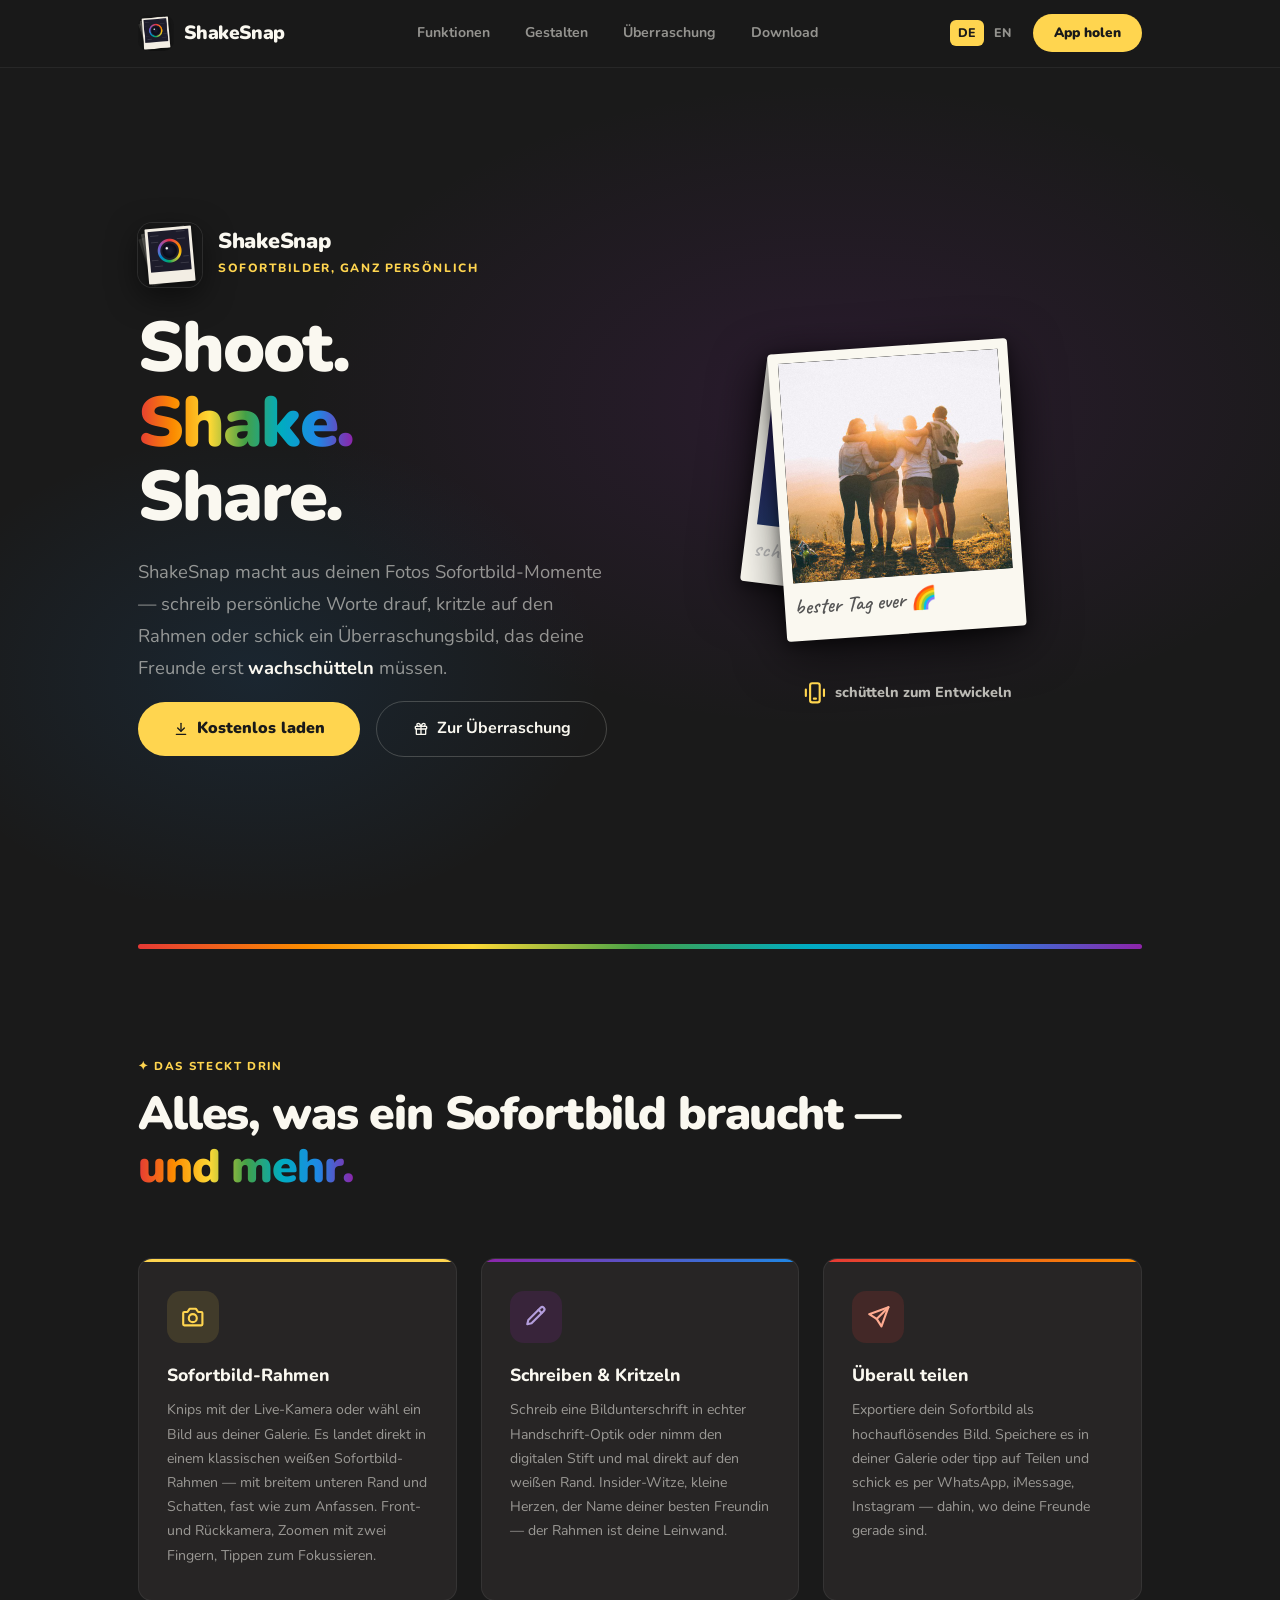
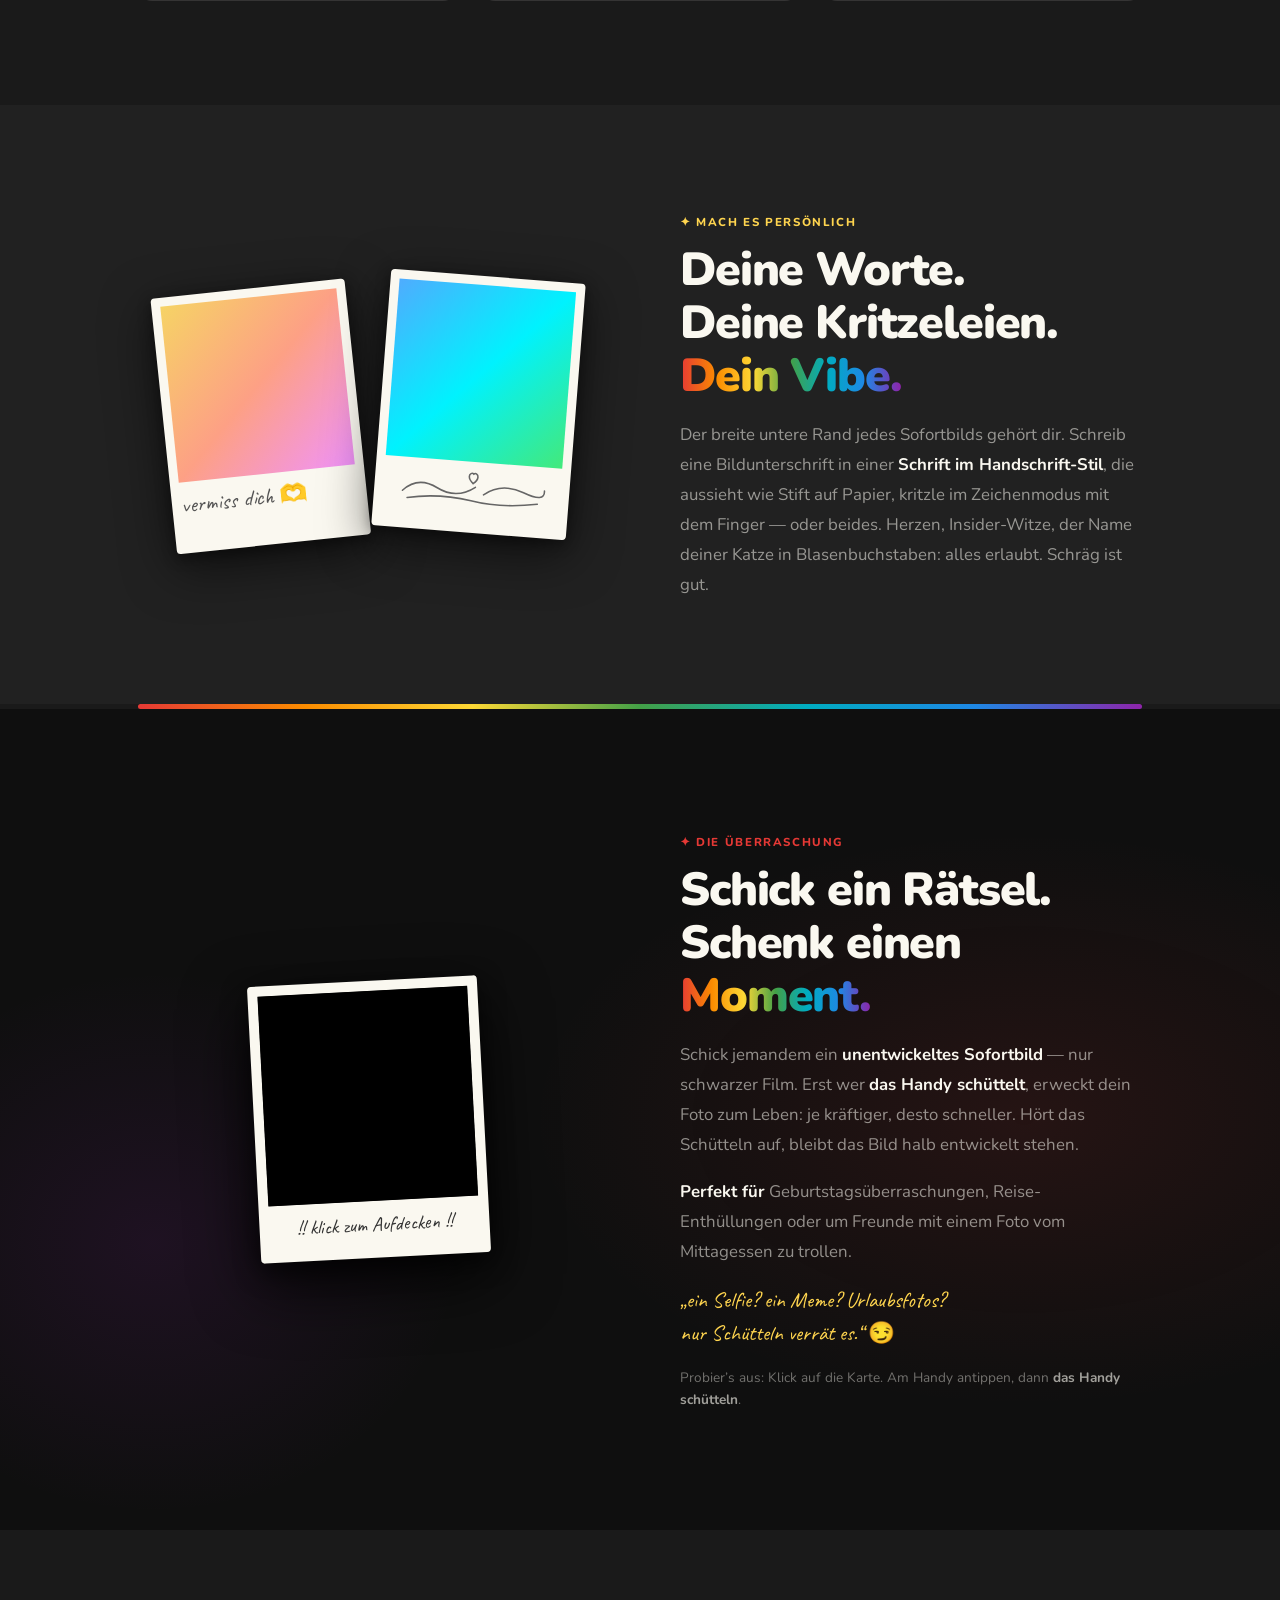
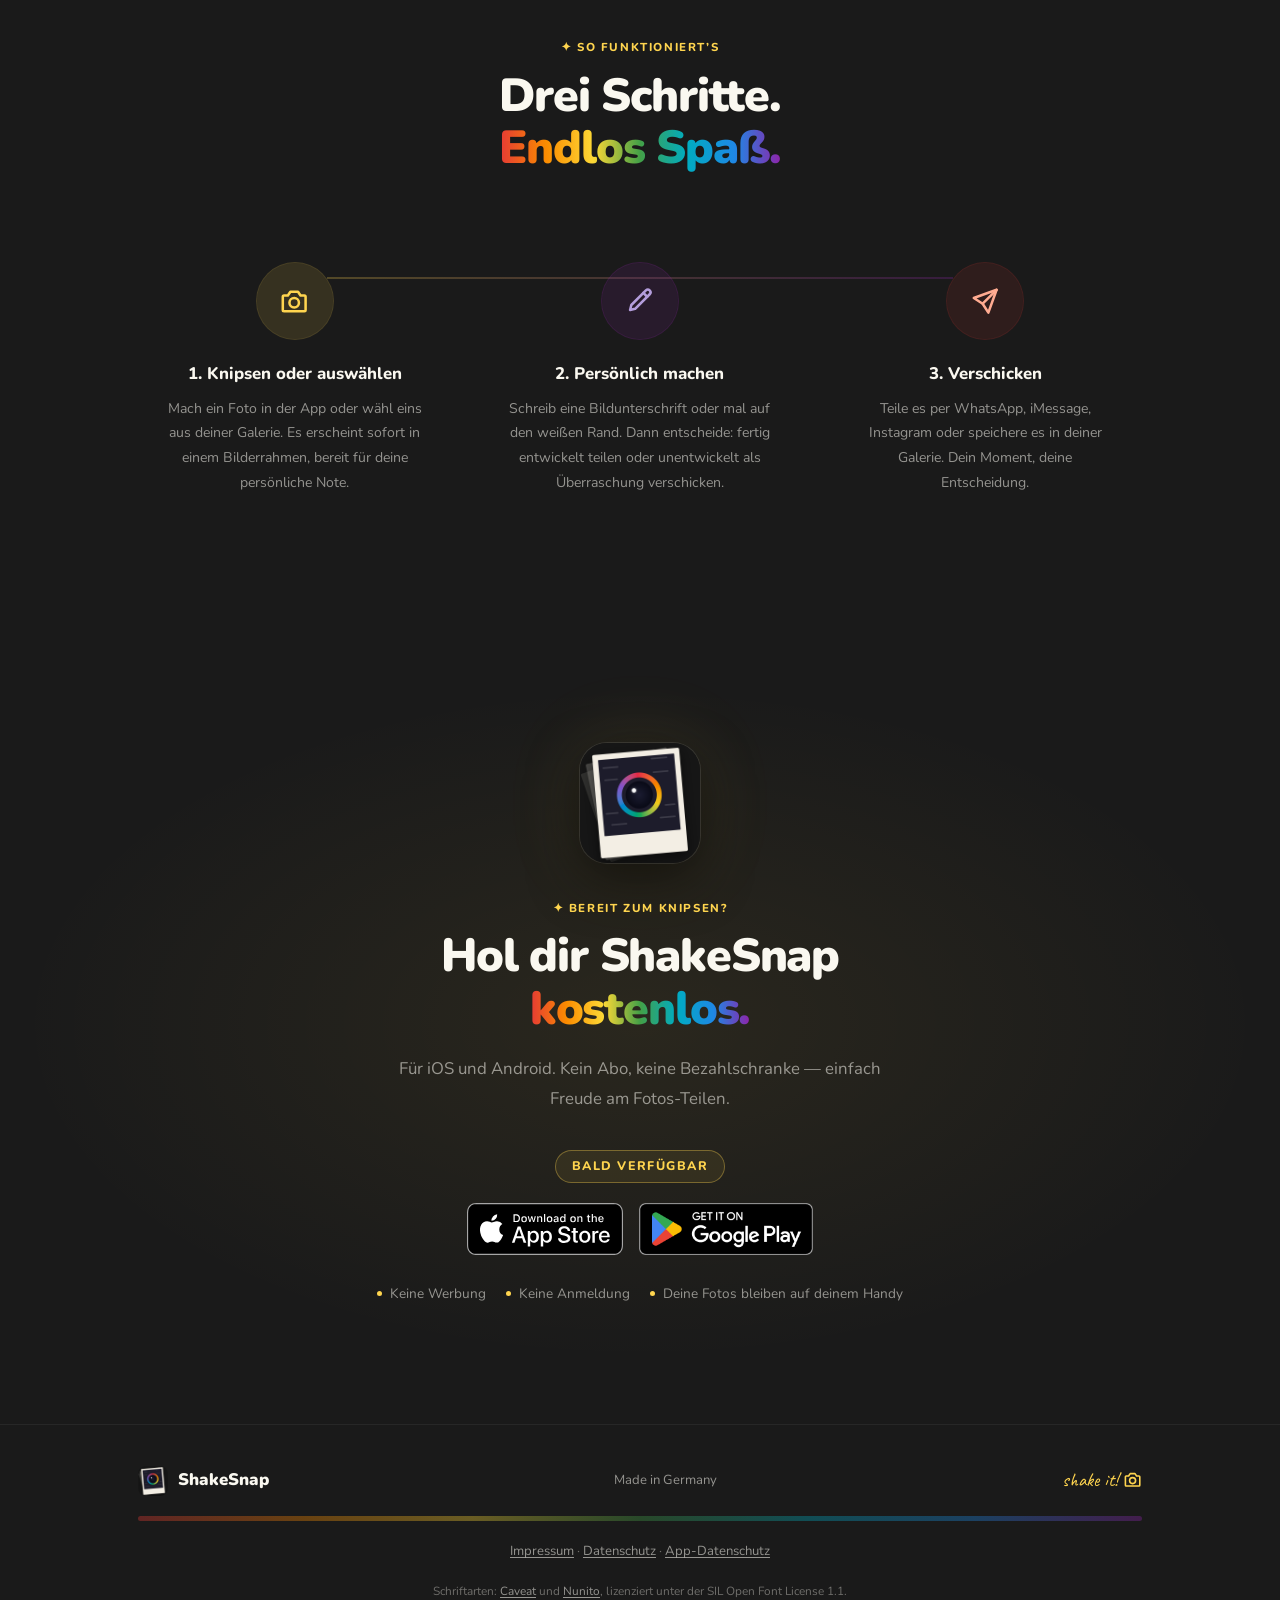
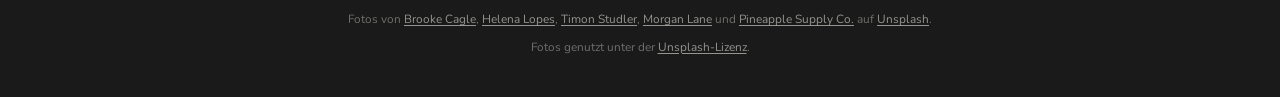
==== de/index.html @ 513573f5 "Publish website" ====
<!DOCTYPE html>
<html lang="de">
<head>
  <meta charset="UTF-8" />
  <meta name="viewport" content="width=device-width, initial-scale=1.0" />
  <link rel="icon" type="image/png" sizes="32x32" href="../assets/favicon-32.png" />
  <link rel="apple-touch-icon" href="../assets/apple-touch-icon.png" />
  <title>ShakeSnap — Sofortbilder, die du wachschüttelst</title>
  <meta name="description" content="ShakeSnap macht aus deinen Fotos Sofortbild-Erinnerungen. Schreib etwas drauf, kritzle auf den Rahmen oder schick eine Überraschung — schütteln zum Entwickeln!" />
  <meta property="og:title" content="ShakeSnap — Shoot. Shake. Share." />
  <meta property="og:description" content="Die verspielte Sofortbild-Kamera-App. Knipsen, kritzeln, schütteln zum Entwickeln." />
  <!-- Link previews (WhatsApp, iMessage, social). og:image must be an
       absolute URL; the image is rendered from art-sources/og-image.html. -->
  <meta property="og:type" content="website" />
  <meta property="og:site_name" content="ShakeSnap" />
  <meta property="og:locale" content="de_DE" />
  <meta property="og:url" content="https://www.shakesnap.app/de/" />
  <meta property="og:image" content="https://www.shakesnap.app/assets/og-image-de.jpg" />
  <meta property="og:image:width" content="1200" />
  <meta property="og:image:height" content="630" />
  <meta property="og:image:alt" content="ShakeSnap-App-Icon neben einem Sofortbild — Shoot. Shake. Share." />
  <meta name="twitter:card" content="summary_large_image" />
  <link rel="canonical" href="https://www.shakesnap.app/de/" />
  <link rel="alternate" hreflang="en" href="https://www.shakesnap.app/" />
  <link rel="alternate" hreflang="de" href="https://www.shakesnap.app/de/" />
  <link rel="alternate" hreflang="x-default" href="https://www.shakesnap.app/" />

  <link rel="stylesheet" href="../assets/home.css" />
</head>
<body>

  <!-- Icon set, used as <svg class="icon"><use href="#i-…"/></svg>. Inline
       rather than a separate file so <use> also works when the page is opened
       straight from disk. -->
  <svg width="0" height="0" style="position:absolute" aria-hidden="true">
    <symbol id="i-camera" viewBox="0 0 24 24">
      <path d="M4 7.5h3L9 4.5h6l2 3h3a1 1 0 0 1 1 1V19a1 1 0 0 1-1 1H4a1 1 0 0 1-1-1V8.5a1 1 0 0 1 1-1z" />
      <circle cx="12" cy="13.25" r="3.75" />
    </symbol>
    <symbol id="i-pen" viewBox="0 0 24 24">
      <path d="M16.5 3.5a2.1 2.1 0 0 1 3 3L8 18l-4 1 1-4z" />
      <path d="M14.5 5.5l3 3" />
    </symbol>
    <symbol id="i-send" viewBox="0 0 24 24">
      <path d="M21 3L10 14" />
      <path d="M21 3l-6.5 18-4.5-7-7-4.5z" />
    </symbol>
    <symbol id="i-download" viewBox="0 0 24 24">
      <path d="M12 3.5v11.5" />
      <path d="M7 10.5l5 5 5-5" />
      <path d="M5 20h14" />
    </symbol>
    <symbol id="i-gift" viewBox="0 0 24 24">
      <rect x="3.5" y="8" width="17" height="4" rx="1" />
      <path d="M5 12v7.5a.5.5 0 0 0 .5.5h13a.5.5 0 0 0 .5-.5V12" />
      <path d="M12 8v12" />
      <path d="M12 8S10.5 3.5 8 3.5a2.25 2.25 0 0 0 0 4.5z" />
      <path d="M12 8s1.5-4.5 4-4.5a2.25 2.25 0 0 1 0 4.5z" />
    </symbol>
    <symbol id="i-phone-shake" viewBox="0 0 24 24">
      <rect x="7.5" y="3" width="9" height="18" rx="2" />
      <path d="M11 17.5h2" />
      <path d="M3.5 9v6M20.5 9v6" />
    </symbol>
    <symbol id="i-tap" viewBox="0 0 24 24">
      <path d="M9.5 13V5.25a1.75 1.75 0 0 1 3.5 0V11" />
      <path d="M13 10.5a1.75 1.75 0 0 1 3.5 0V12" />
      <path d="M16.5 11.5a1.75 1.75 0 0 1 3.5 0V15a6.5 6.5 0 0 1-6.5 6.5h-1a6.5 6.5 0 0 1-5-2.4L4.3 15.4a1.75 1.75 0 0 1 2.6-2.3L9.5 15.5" />
    </symbol>
  </svg>

  <!-- ── Nav ──────────────────────────────────────────────────── -->
  <nav>
    <div class="container nav-inner">
      <a href="#" class="nav-brand">
        <img src="../assets/app_icon.png" alt="ShakeSnap-Symbol" />
        ShakeSnap
      </a>
      <ul class="nav-links">
        <li><a href="#features">Funktionen</a></li>
        <li><a href="#personal">Gestalten</a></li>
        <li><a href="#surprise">Überraschung</a></li>
        <li><a href="#download">Download</a></li>
      </ul>
      <div class="nav-actions">
        <div class="lang-switch" role="navigation" aria-label="Sprache">
          <span aria-current="true">DE</span>
          <a href="../index.html" hreflang="en" lang="en">EN</a>
        </div>
        <a href="#download" class="nav-cta">App holen</a>
      </div>
    </div>
  </nav>

  <!-- ── Hero ─────────────────────────────────────────────────── -->
  <section class="hero">
    <div class="container hero-grid">

      <div class="hero-copy">
        <div class="hero-brand">
          <img class="app-icon" src="../assets/app_icon.png" alt="" width="64" height="64" />
          <div>
            <p class="hero-brand-name">ShakeSnap</p>
            <p class="eyebrow">Sofortbilder, ganz persönlich</p>
          </div>
        </div>
        <h1><span class="visually-hidden">ShakeSnap, die Sofortbild-App: </span>Shoot.<br><span class="rainbow-text">Shake.</span><br>Share.</h1>
        <p class="hero-sub">
          ShakeSnap macht aus deinen Fotos Sofortbild-Momente —
          schreib persönliche Worte drauf, kritzle auf den Rahmen oder schick
          ein Überraschungsbild, das deine Freunde erst
          <strong>wachschütteln</strong> müssen.
        </p>
      </div>

      <div class="hero-visual">
        <div class="photo-card-stack">
          <!-- back card (slightly offset) -->
          <div class="p-back">
            <div class="p-photo" style="height:160px; background:linear-gradient(135deg,#2c1654,#1a5276);"></div>
            <div class="p-border">
              <span class="p-caption" style="color:#bbb;">schüttel mich! ✨</span>
            </div>
          </div>
          <!-- front card -->
          <div class="p-front" id="heroCard" title="Klicken zum Wiederholen">
            <div class="p-photo">
              <!-- Photo is swapped for a random one from HERO_PHOTOS on each
                   develop; the src here is the no-JS fallback. -->
              <img id="heroImg" class="reveal-img"
                src="../pictures/web/1_brooke-cagle-oTweoxMKdkA.jpg"
                alt="Ein Foto wird entwickelt" />
              <div id="heroResetHint" class="hero-reset-hint">↩ klicken zum Zurücksetzen</div>
            </div>
            <div class="p-border">
              <span class="p-caption">bester Tag ever 🌈</span>
            </div>
          </div>
          <div class="shake-hint">
            <svg class="icon shake-icon" aria-hidden="true"><use href="#i-phone-shake" /></svg> schütteln zum Entwickeln
          </div>
        </div>
      </div>

      <div class="btn-row">
        <a href="#download" class="btn-primary"><svg class="icon" aria-hidden="true"><use href="#i-download" /></svg> Kostenlos laden</a>
        <a href="#surprise" class="btn-ghost"><svg class="icon" aria-hidden="true"><use href="#i-gift" /></svg> Zur Überraschung</a>
      </div>

    </div>
  </section>

  <!-- ── Rainbow divider ──────────────────────────────────────── -->
  <div class="container" style="padding-block:2.75rem 0;">
    <div class="rainbow-bar"></div>
  </div>

  <!-- ── Features ─────────────────────────────────────────────── -->
  <section class="section" id="features">
    <div class="container">
      <p class="section-label">✦ Das steckt drin</p>
      <h2>Alles, was ein Sofortbild braucht —<br><span class="rainbow-text">und mehr.</span></h2>
      <div class="feats">

        <div class="feat-card reveal">
          <div class="feat-icon"><svg class="icon" aria-hidden="true"><use href="#i-camera" /></svg></div>
          <p class="feat-title">Sofortbild-Rahmen</p>
          <p class="feat-body">
            Knips mit der Live-Kamera oder wähl ein Bild aus deiner Galerie.
            Es landet direkt in einem klassischen weißen Sofortbild-Rahmen —
            mit breitem unteren Rand und Schatten, fast wie zum Anfassen.
            Front- und Rückkamera, Zoomen mit zwei Fingern, Tippen zum Fokussieren.
          </p>
        </div>

        <div class="feat-card reveal" style="transition-delay:.1s">
          <div class="feat-icon"><svg class="icon" aria-hidden="true"><use href="#i-pen" /></svg></div>
          <p class="feat-title">Schreiben &amp; Kritzeln</p>
          <p class="feat-body">
            Schreib eine Bildunterschrift in echter Handschrift-Optik oder
            nimm den digitalen Stift und mal direkt auf den weißen Rand.
            Insider-Witze, kleine Herzen, der Name deiner besten Freundin —
            der Rahmen ist deine Leinwand.
          </p>
        </div>

        <div class="feat-card reveal" style="transition-delay:.2s">
          <div class="feat-icon"><svg class="icon" aria-hidden="true"><use href="#i-send" /></svg></div>
          <p class="feat-title">Überall teilen</p>
          <p class="feat-body">
            Exportiere dein Sofortbild als hochauflösendes Bild. Speichere es in
            deiner Galerie oder tipp auf Teilen und schick es per WhatsApp,
            iMessage, Instagram — dahin, wo deine Freunde gerade sind.
          </p>
        </div>

      </div>
    </div>
  </section>

  <!-- ── Personal message ─────────────────────────────────────── -->
  <section class="personal-section" id="personal">
    <div class="container two-col">

      <div class="message-pair reveal personal-copy">
        <div class="message-card">
          <div class="mp-photo mp-photo-a"></div>
          <div class="mp-border">
            <span class="mp-caption">vermiss dich 🫶</span>
          </div>
        </div>
        <div class="message-card">
          <div class="mp-photo mp-photo-b"></div>
          <div class="mp-border">
            <!-- simulated doodle -->
            <svg class="mp-svg" viewBox="0 0 176 44" aria-hidden="true">
              <path class="scribble" d="M8,30 Q25,12 48,24 T92,20" />
              <path class="scribble" d="M102,28 Q122,12 148,22 T172,18" />
              <path class="scribble" d="M14,38 Q50,30 88,36 Q122,42 165,34" />
              <path class="scribble" stroke="#e53935" stroke-width="1.5"
                d="M84,8 C84,5 87,3 89,5 C91,3 94,5 94,8 C94,12 89,16 89,16 C89,16 84,12 84,8 Z"
                fill="rgba(229,57,53,.25)" />
            </svg>
          </div>
        </div>
      </div>

      <div class="reveal" style="transition-delay:.15s">
        <p class="section-label">✦ Mach es persönlich</p>
        <h2>Deine Worte.<br>Deine Kritzeleien.<br><span class="rainbow-text">Dein Vibe.</span></h2>
        <p class="body-text">
          Der breite untere Rand jedes Sofortbilds gehört dir. Schreib eine
          Bildunterschrift in einer <strong>Schrift im Handschrift-Stil</strong>,
          die aussieht wie Stift auf Papier, kritzle im Zeichenmodus mit dem
          Finger — oder beides. Herzen, Insider-Witze, der Name deiner Katze
          in Blasenbuchstaben: alles erlaubt. Schräg ist gut.
        </p>
      </div>

    </div>
  </section>

  <!-- ── Rainbow divider ──────────────────────────────────────── -->
  <div class="container" style="padding-block:0;">
    <div class="rainbow-bar"></div>
  </div>

  <!-- ── Surprise ─────────────────────────────────────────────── -->
  <section class="surprise-section" id="surprise">
    <div class="container surprise-grid">

      <div class="surprise-demo reveal">
        <div class="ud-wrapper">
          <div class="ud-card" id="udCard" onclick="developInstantPhoto()">
            <div class="ud-film">
              <!-- Swapped for a random one from SURPRISE_PHOTOS on each reset;
                   the src here is the no-JS fallback. -->
              <img id="udImg" class="reveal-img"
                src="../pictures/web/2_morgan-lane-18N4okmWccM.jpg"
                alt="Überraschungsbild" />
              <div id="udResetHint" class="hero-reset-hint">↩ klicken zum Zurücksetzen</div>
            </div>
            <div class="ud-footer">
              <p class="ud-label" id="udLabel"
                data-reveal="!! klick zum Aufdecken !!"
                data-reveal-shake="!! schütteln zum Aufdecken !!"
                data-shake-prompt="jetzt Handy schütteln!" data-tada="ta-daa! 🎉">!! klick zum Aufdecken !!</p>
            </div>
          </div>
          <div class="pulse-ring" id="pulseRing"></div>
          <div class="tap-hint" id="tapHint"><svg class="icon" aria-hidden="true"><use href="#i-tap" /></svg></div>
        </div>
      </div>

      <div class="reveal" style="transition-delay:.15s">
        <p class="section-label" style="color: var(--r);">✦ Die Überraschung</p>
        <h2>Schick ein Rätsel.<br>Schenk einen <span class="rainbow-text">Moment.</span></h2>
        <p class="body-text">
          Schick jemandem ein <strong>unentwickeltes Sofortbild</strong> — nur
          schwarzer Film. Erst wer <strong>das Handy schüttelt</strong>, erweckt
          dein Foto zum Leben: je kräftiger, desto schneller. Hört das
          Schütteln auf, bleibt das Bild halb entwickelt stehen.
        </p>
        <p class="body-text">
          <strong>Perfekt für</strong> Geburtstagsüberraschungen,
          Reise-Enthüllungen oder um Freunde mit einem Foto vom Mittagessen
          zu trollen.
        </p>
        <p class="surprise-quote">
          „ein Selfie? ein Meme? Urlaubsfotos?<br>
          nur Schütteln verrät es.“ 😏
        </p>
        <p class="demo-hint">
          Probier’s aus: Klick auf die Karte. Am Handy antippen, dann
          <strong>das Handy schütteln</strong>.
        </p>
      </div>

    </div>
  </section>

  <!-- ── How it works ──────────────────────────────────────────── -->
  <section class="steps-section" id="how">
    <div class="container">
      <p class="section-label">✦ So funktioniert’s</p>
      <h2>Drei Schritte.<br><span class="rainbow-text">Endlos Spaß.</span></h2>
      <div class="steps">

        <div class="step reveal">
          <div class="step-num"><svg class="icon" aria-hidden="true"><use href="#i-camera" /></svg></div>
          <p class="step-title">1. Knipsen oder auswählen</p>
          <p class="step-body">Mach ein Foto in der App oder wähl eins aus deiner Galerie. Es erscheint sofort in einem Bilderrahmen, bereit für deine persönliche Note.</p>
        </div>

        <div class="step reveal" style="transition-delay:.12s">
          <div class="step-num"><svg class="icon" aria-hidden="true"><use href="#i-pen" /></svg></div>
          <p class="step-title">2. Persönlich machen</p>
          <p class="step-body">Schreib eine Bildunterschrift oder mal auf den weißen Rand. Dann entscheide: fertig entwickelt teilen oder unentwickelt als Überraschung verschicken.</p>
        </div>

        <div class="step reveal" style="transition-delay:.24s">
          <div class="step-num"><svg class="icon" aria-hidden="true"><use href="#i-send" /></svg></div>
          <p class="step-title">3. Verschicken</p>
          <p class="step-body">Teile es per WhatsApp, iMessage, Instagram oder speichere es in deiner Galerie. Dein Moment, deine Entscheidung.</p>
        </div>

      </div>
    </div>
  </section>

  <!-- ── CTA ───────────────────────────────────────────────────── -->
  <section class="cta-section" id="download">
    <div class="container" style="position:relative;">
      <img class="app-icon cta-icon" src="../assets/app_icon.png" alt=""
        width="120" height="120" />
      <p class="section-label">✦ Bereit zum Knipsen?</p>
      <h2>Hol dir ShakeSnap<br><span class="rainbow-text">kostenlos.</span></h2>
      <p class="body-text">
        Für iOS und Android. Kein Abo, keine Bezahlschranke —
        einfach Freude am Fotos-Teilen.
      </p>
      <p class="coming-soon">Bald verfügbar</p>
      <!-- Store URLs are kept in sync with assets/get-app.js.
           TODO(release): neither app is live yet, so the badges carry no href
           (no dead or 404 click). On release add them back and drop
           the .coming-soon line above:
             App Store:   https://apps.apple.com/app/id…
             Google Play: https://play.google.com/store/apps/details?id=app.shakesnap -->
      <div class="badges" id="storeBadges">
        <a class="badge badge-apple">
          <img src="../assets/badges/app-store-en.svg"
            alt="Laden im App Store" />
        </a>
        <a class="badge badge-play">
          <img src="../assets/badges/google-play-en.png"
            alt="Jetzt bei Google Play" />
        </a>
      </div>
      <ul class="trust-line">
        <li>Keine Werbung</li>
        <li>Keine Anmeldung</li>
        <li>Deine Fotos bleiben auf deinem Handy</li>
      </ul>
    </div>
  </section>

  <!-- ── Footer ────────────────────────────────────────────────── -->
  <footer>
    <div class="container footer-inner">
      <div class="footer-brand">
        <img src="../assets/app_icon.png" alt="ShakeSnap" />
        ShakeSnap
      </div>
      <span class="footer-note">Made in Germany</span>
      <span class="footer-hand">shake it! <svg class="icon" aria-hidden="true"><use href="#i-camera" /></svg></span>
    </div>
    <div class="container" style="margin-top:1.25rem;">
      <div class="rainbow-bar" style="opacity:.35;"></div>
    </div>
    <div class="container">
      <p class="footer-legal" style="font-size:.82rem;">
        <a href="../impressum.html">Impressum</a> &middot;
        <a href="../datenschutz.html">Datenschutz</a> &middot;
        <a href="../app-privacy-de.html">App-Datenschutz</a>
      </p>
      <p class="footer-legal">
        Schriftarten:
        <a href="../fonts/Caveat-OFL.txt"
          target="_blank" rel="noopener noreferrer">Caveat</a> und
        <a href="../fonts/Nunito-OFL.txt"
          target="_blank" rel="noopener noreferrer">Nunito</a>,
        lizenziert unter der SIL Open Font License 1.1.
      </p>
      <p class="footer-legal" style="margin-top:.55rem;">
        Fotos von
        <a href="https://unsplash.com/photos/oTweoxMKdkA"
          target="_blank" rel="noopener noreferrer">Brooke Cagle</a>,
        <a href="https://unsplash.com/photos/PGnqT0rXWLs"
          target="_blank" rel="noopener noreferrer">Helena Lopes</a>,
        <a href="https://unsplash.com/photos/BIk2ANMmNz4"
          target="_blank" rel="noopener noreferrer">Timon Studler</a>,
        <a href="https://unsplash.com/photos/18N4okmWccM"
          target="_blank" rel="noopener noreferrer">Morgan Lane</a> und
        <a href="https://unsplash.com/photos/NgDapgpAiTE"
          target="_blank" rel="noopener noreferrer">Pineapple Supply Co.</a>
        auf <a href="https://unsplash.com/"
          target="_blank" rel="noopener noreferrer">Unsplash</a>.
      </p>
      <p class="footer-legal" style="margin-top:.55rem;">
        Fotos genutzt unter der
        <a href="https://unsplash.com/license"
          target="_blank" rel="noopener noreferrer">Unsplash-Lizenz</a>.
      </p>
    </div>
  </footer>

  <!-- ── JS ────────────────────────────────────────────────────── -->
  <script src="../assets/home.js"></script>

</body>
</html>
---- assets/home.css ----
/* Homepage styles, shared by index.html (EN) and de/index.html (DE). */

/* ── Self-hosted fonts ───────────────────────────────────────── */
/* Bundled locally (fonts/) instead of loading from Google's CDN
   on every page visit, which would send each visitor's IP to Google. */
@font-face {
  font-family: 'Caveat';
  font-style: normal;
  font-weight: 400 700;
  font-display: swap;
  src: url('../fonts/Caveat-Variable.woff2') format('woff2');
}
@font-face {
  font-family: 'Nunito';
  font-style: normal;
  font-weight: 400 900;
  font-display: swap;
  src: url('../fonts/Nunito-Variable.woff2') format('woff2');
}

/* ── Design tokens ───────────────────────────────────────────── */
:root {
  --dark:           #1a1a1a;
  --dark-2:         #212121;
  --dark-card:      #272525;
  --frame-white:    #faf8f0;
  --frame-off:      #f5f0e8;
  --yellow:         #ffd54f;
  --amber:          #ffa726;

  /* Rainbow palette (echoes the app icon's lens ring) */
  --r: #e53935;
  --o: #fb8c00;
  --y: #fdd835;
  --g: #43a047;
  --t: #00acc1;
  --b: #1e88e5;
  --p: #8e24aa;

  --rainbow: linear-gradient(90deg,
    var(--r), var(--o), var(--y), var(--g), var(--t), var(--b), var(--p));

  --text:   #faf8f0;
  --muted:  rgba(250, 248, 240, 0.55);
  --faint:  rgba(250, 248, 240, 0.08);

  --sans: 'Nunito', sans-serif;
  --hand: 'Caveat', cursive;

  --radius-sm: 4px;
  --radius-md: 14px;
  --shadow-frame: 0 14px 50px rgba(0,0,0,.6), 0 4px 14px rgba(0,0,0,.4);
  --shadow-card:  0 4px 28px rgba(0,0,0,.45);
}

/* ── Reset ───────────────────────────────────────────────────── */
*, *::before, *::after { box-sizing: border-box; margin: 0; padding: 0; }
html { scroll-behavior: smooth; }
body {
  font-family: var(--sans);
  background: var(--dark);
  color: var(--text);
  line-height: 1.6;
  overflow-x: hidden;
}
img  { display: block; max-width: 100%; }
a    { color: inherit; text-decoration: none; }

/* ── Layout helpers ──────────────────────────────────────────── */
.container {
  max-width: 1100px;
  margin-inline: auto;
  padding-inline: clamp(1.25rem, 5vw, 3rem);
}
.rainbow-text {
  background: var(--rainbow);
  -webkit-background-clip: text;
  background-clip: text;
  -webkit-text-fill-color: transparent;
}
/* Line icons from the sprite at the top of each page. */
.icon {
  width: 1em;
  height: 1em;
  flex-shrink: 0;
  fill: none;
  stroke: currentColor;
  stroke-width: 2;
  stroke-linecap: round;
  stroke-linejoin: round;
}
/* Read by screen readers and search engines, not shown. */
.visually-hidden {
  position: absolute;
  width: 1px; height: 1px;
  overflow: hidden;
  clip-path: inset(50%);
  white-space: nowrap;
}
.rainbow-bar {
  height: 5px;
  background: var(--rainbow);
  border-radius: 3px;
}

/* ── Keyframe animations ─────────────────────────────────────── */
@keyframes float {
  0%, 100% { transform: rotate(-4deg) translateY(0); }
  50%       { transform: rotate(-4deg) translateY(-12px); }
}
@keyframes wiggle {
  0%, 100% { transform: rotate(-4deg); }
  20%      { transform: rotate(-7deg) translateX(-5px) translateY(2px); }
  40%      { transform: rotate(-1deg) translateX(6px) translateY(-2px); }
  60%      { transform: rotate(-6deg) translateX(-4px) translateY(3px); }
  80%      { transform: rotate(-2deg) translateX(5px); }
}
@keyframes shake-hand {
  0%, 100% { transform: rotate(0deg); }
  15%      { transform: rotate(-22deg) translateY(-4px); }
  30%      { transform: rotate(22deg)  translateY(-6px); }
  50%      { transform: rotate(-14deg) translateY(-3px); }
  70%      { transform: rotate(14deg)  translateY(-5px); }
  85%      { transform: rotate(-8deg)  translateY(-2px); }
}
@keyframes pulse-ring {
  0%   { transform: translate(-50%, -50%) scale(0.9); opacity: .8; }
  100% { transform: translate(-50%, -50%) scale(2.2); opacity: 0; }
}
@keyframes slide-up {
  from { opacity: 0; transform: translateY(40px); }
  to   { opacity: 1; transform: translateY(0); }
}
@keyframes develop-photo {
  0%   { filter: brightness(0) saturate(0); }
  25%  { filter: brightness(.08) saturate(0) sepia(.9); }
  55%  { filter: brightness(.4)  saturate(.3) sepia(.4); }
  80%  { filter: brightness(.8)  saturate(.7) sepia(.1); }
  100% { filter: brightness(1)   saturate(1)  sepia(0); }
}

/* ── Nav ─────────────────────────────────────────────────────── */
nav {
  position: fixed;
  top: 0; left: 0; right: 0;
  z-index: 200;
  backdrop-filter: blur(18px) saturate(1.6);
  background: rgba(26, 26, 26, .78);
  border-bottom: 1px solid rgba(255,255,255,.06);
}
.nav-inner {
  display: flex;
  align-items: center;
  justify-content: space-between;
  padding-block: .9rem;
}
.nav-brand {
  display: flex;
  align-items: center;
  gap: .65rem;
  font-weight: 900;
  font-size: 1.2rem;
  letter-spacing: -.02em;
}
.nav-brand img {
  width: 36px;
  height: 36px;
  border-radius: 10px;
}
.nav-links {
  display: flex;
  gap: 2.2rem;
  list-style: none;
  font-size: .88rem;
  font-weight: 700;
  color: var(--muted);
}
.nav-links a { transition: color .15s; }
.nav-links a:hover { color: var(--text); }
.nav-cta {
  background: var(--yellow);
  color: var(--dark);
  font-weight: 900;
  font-size: .85rem;
  padding: .5rem 1.3rem;
  border-radius: 50px;
  transition: transform .15s, box-shadow .15s;
}
.nav-actions { display: flex; align-items: center; gap: .9rem; }
.lang-switch { display: flex; gap: .15rem; font-size: .78rem; font-weight: 800; }
.lang-switch a, .lang-switch span {
  padding: .2rem .5rem; border-radius: 6px; text-decoration: none;
}
.lang-switch a { color: var(--muted); transition: color .15s; }
.lang-switch a:hover { color: var(--text); }
.lang-switch span { color: var(--dark); background: var(--yellow); }
.nav-cta:hover {
  transform: translateY(-2px);
  box-shadow: 0 6px 20px rgba(255, 213, 79, .38);
}

/* ── Hero ────────────────────────────────────────────────────── */
.hero {
  min-height: 100dvh;
  display: grid;
  place-items: center;
  padding-top: 80px;
  position: relative;
  overflow: hidden;
}
.hero::before {
  content: '';
  position: absolute;
  inset: 0;
  background:
    radial-gradient(ellipse 65% 55% at 65% 45%, rgba(142, 36, 170, .14) 0%, transparent 65%),
    radial-gradient(ellipse 45% 45% at 20% 75%, rgba(30, 136, 229, .11) 0%, transparent 60%);
}
.hero-grid {
  display: grid;
  grid-template-columns: 1fr 1fr;
  grid-template-areas:
    "copy visual"
    "cta  visual";
  column-gap: 4rem;
  row-gap: 1rem;
  position: relative;
}
.hero-copy            { grid-area: copy; align-self: end; animation: slide-up .65s ease both; }
.hero-grid > .btn-row { grid-area: cta;  align-self: start; }

.eyebrow {
  display: inline-flex;
  align-items: center;
  gap: .5rem;
  font-size: .75rem;
  font-weight: 800;
  letter-spacing: .13em;
  text-transform: uppercase;
  color: var(--yellow);
}

/* App icon at display size. The icon's own background is nearly the page
   colour, so a faint ring keeps its outline readable; the radius follows
   the iOS home-screen shape (~22% of the edge). */
.app-icon {
  border-radius: 22.5%;
  box-shadow: 0 0 0 1px rgba(255,255,255,.1), 0 10px 30px rgba(0,0,0,.5);
}
.hero-brand {
  display: flex;
  align-items: center;
  gap: 1rem;
  margin-bottom: 1.5rem;
}
.hero-brand .app-icon { width: 64px; height: 64px; }
.hero-brand-name {
  font-size: 1.35rem;
  font-weight: 900;
  letter-spacing: -.02em;
  line-height: 1.2;
}
h1 {
  font-size: clamp(2.8rem, 5.5vw, 5rem);
  font-weight: 900;
  line-height: 1.06;
  letter-spacing: -.03em;
  margin-bottom: 1.3rem;
}
.hero-sub {
  font-size: clamp(.95rem, 1.8vw, 1.15rem);
  color: var(--muted);
  max-width: 46ch;
  margin-bottom: 0;
  line-height: 1.75;
}
.hero-sub strong { color: var(--text); }
.btn-row {
  display: flex;
  flex-wrap: wrap;
  gap: 1rem;
  align-items: center;
}
.btn-primary {
  display: inline-flex;
  align-items: center;
  gap: .5rem;
  background: var(--yellow);
  color: var(--dark);
  font-weight: 900;
  font-size: 1rem;
  padding: .9rem 2.2rem;
  border-radius: 50px;
  transition: transform .15s, box-shadow .15s;
}
.btn-primary:hover {
  transform: translateY(-2px);
  box-shadow: 0 10px 28px rgba(255, 213, 79, .42);
}
.btn-ghost {
  display: inline-flex;
  align-items: center;
  gap: .5rem;
  border: 1.5px solid rgba(250, 248, 240, .2);
  color: var(--text);
  font-weight: 700;
  font-size: 1rem;
  padding: .9rem 2.2rem;
  border-radius: 50px;
  transition: border-color .15s, background .15s;
}
.btn-ghost:hover {
  border-color: rgba(250, 248, 240, .45);
  background: rgba(250, 248, 240, .05);
}

/* ── Instant-photo card component ─────────────────────────────── */
.hero-visual {
  grid-area: visual;
  display: flex;
  justify-content: center;
  align-items: center;
  animation: slide-up .65s .15s ease both;
}
.photo-card-stack {
  position: relative;
  width: 260px;
}
/* back card */
.p-back {
  position: absolute;
  top: 22px; left: -24px;
  width: 240px;
  transform: rotate(7deg);
  background: var(--frame-white);
  border-radius: var(--radius-sm);
  box-shadow: var(--shadow-frame);
}
/* front card */
.p-front {
  position: relative;
  display: flow-root; /* keep .p-photo's top margin inside the frame */
  width: 240px;
  background: var(--frame-white);
  border-radius: var(--radius-sm);
  box-shadow: var(--shadow-frame);
  animation: float 4.5s ease-in-out infinite;
  transform: rotate(-4deg);
  cursor: pointer;
}
.p-photo {
  margin: 10px 10px 0;
  aspect-ratio: 1;
  overflow: hidden;
  position: relative;
  background: #080808;
}
.p-border {
  padding: 10px 10px 18px;
}
.p-caption {
  font-family: var(--hand);
  font-size: 1.35rem;
  font-weight: 600;
  color: #555;
  line-height: 1.3;
}
.shake-hint {
  position: absolute;
  bottom: -72px;
  left: 50%;
  transform: translateX(-50%);
  display: flex;
  align-items: center;
  gap: .45rem;
  font-size: .9rem;
  font-weight: 800;
  color: rgba(250, 248, 240, 0.72);
  white-space: nowrap;
}
.shake-icon {
  display: inline-block;
  font-size: 1.6rem;
  color: var(--yellow);
  animation: shake-hand 1.8s ease-in-out infinite;
  transform-origin: bottom center;
}
.hero-reset-hint {
  position: absolute;
  bottom: 0; left: 0; right: 0;
  background: rgba(0,0,0,.52);
  color: rgba(250,248,240,.92);
  font-size: .74rem;
  font-weight: 800;
  letter-spacing: .05em;
  text-align: center;
  padding: .45rem;
  opacity: 0;
  transition: opacity .5s ease;
  pointer-events: none;
}
.hero-reset-hint.visible { opacity: 1; }

/* ── Section shared ──────────────────────────────────────────── */
.section { padding-block: 6.5rem; }

.section-label {
  display: inline-flex;
  align-items: center;
  gap: .45rem;
  font-size: .72rem;
  font-weight: 800;
  letter-spacing: .14em;
  text-transform: uppercase;
  color: var(--yellow);
  margin-bottom: .8rem;
}
h2 {
  font-size: clamp(1.9rem, 4vw, 2.9rem);
  font-weight: 900;
  line-height: 1.14;
  letter-spacing: -.025em;
  margin-bottom: 1.1rem;
}
.body-text {
  font-size: 1.05rem;
  color: var(--muted);
  line-height: 1.78;
  max-width: 50ch;
}
.body-text strong { color: var(--text); }

/* ── Features grid ───────────────────────────────────────────── */
.feats {
  display: grid;
  grid-template-columns: repeat(3, 1fr);
  gap: 1.5rem;
  margin-top: 4rem;
}
.feat-card {
  background: var(--dark-card);
  border: 1px solid rgba(255,255,255,.065);
  border-radius: var(--radius-md);
  padding: 2rem 1.75rem;
  position: relative;
  overflow: hidden;
  transition: transform .22s, box-shadow .22s;
}
.feat-card::after {
  content: '';
  position: absolute;
  top: 0; left: 0; right: 0;
  height: 3px;
  border-radius: var(--radius-md) var(--radius-md) 0 0;
}
.feat-card:nth-child(1)::after { background: var(--yellow); }
.feat-card:nth-child(2)::after { background: linear-gradient(90deg, var(--p), var(--b)); }
.feat-card:nth-child(3)::after { background: linear-gradient(90deg, var(--r), var(--o)); }
.feat-card:hover { transform: translateY(-5px); box-shadow: var(--shadow-card); }

.feat-icon {
  width: 52px; height: 52px;
  border-radius: 14px;
  display: flex;
  align-items: center;
  justify-content: center;
  font-size: 1.6rem;
  margin-bottom: 1.1rem;
}
.feat-card:nth-child(1) .feat-icon { color: var(--yellow); background: rgba(255,213,79,.12); }
.feat-card:nth-child(2) .feat-icon { color: #b39ddb;       background: rgba(142,36,170,.16); }
.feat-card:nth-child(3) .feat-icon { color: #ffab91;       background: rgba(229,57,53,.14); }
.feat-title { font-size: 1.1rem; font-weight: 800; margin-bottom: .6rem; }
.feat-body  { font-size: .88rem; color: var(--muted); line-height: 1.72; }

/* ── Personal section ────────────────────────────────────────── */
.personal-section {
  padding-block: 6.5rem;
  background: var(--dark-2);
}
.two-col {
  display: grid;
  grid-template-columns: 1fr 1fr;
  gap: 5rem;
  align-items: center;
}
/* instant-photo card pair */
.message-pair {
  display: flex;
  justify-content: center;
  gap: 1.5rem;
  flex-wrap: wrap;
}
.message-card {
  width: 195px;
  background: var(--frame-white);
  border-radius: var(--radius-sm);
  box-shadow: var(--shadow-frame);
}
.message-card:first-child { transform: rotate(-6deg) translateY(12px); }
.message-card:last-child  { transform: rotate(4.5deg); }
.mp-photo {
  margin: 9px 9px 0;
  aspect-ratio: 1;
}
.mp-photo-a { background: linear-gradient(135deg, #f6d365 0%, #fda085 50%, #f093fb 100%); }
.mp-photo-b { background: linear-gradient(135deg, #4facfe 0%, #00f2fe 50%, #43e97b 100%); }
.mp-border { padding: 8px 9px 16px; }
.mp-caption {
  font-family: var(--hand);
  font-size: 1.42rem;
  color: #555;
  line-height: 1.35;
}
.mp-svg { width: 100%; height: 38px; }
.scribble { stroke: #666; stroke-width: 1.8; fill: none; stroke-linecap: round; }

/* ── Surprise section ────────────────────────────────────────── */
.surprise-section {
  padding-block: 7.5rem;
  background: #0f0f0f;
  position: relative;
  overflow: hidden;
}
.surprise-section::before {
  content: '';
  position: absolute;
  inset: 0;
  background:
    radial-gradient(ellipse 55% 50% at 80% 50%,  rgba(229,57,53,.1)   0%, transparent 70%),
    radial-gradient(ellipse 40% 55% at 12% 65%,  rgba(142,36,170,.12) 0%, transparent 60%);
}
.surprise-grid {
  display: grid;
  grid-template-columns: 1fr 1fr;
  gap: 5rem;
  align-items: center;
  position: relative;
}
.surprise-demo {
  display: flex;
  justify-content: center;
}
/* undeveloped instant-photo card */
.ud-wrapper {
  position: relative;
  width: 230px;
}
.ud-card {
  display: flow-root; /* keep .ud-film's top margin inside the frame */
  width: 230px;
  background: var(--frame-white);
  border-radius: var(--radius-sm);
  box-shadow: 0 22px 65px rgba(0,0,0,.85), 0 8px 24px rgba(0,0,0,.55);
  transform: rotate(-3deg);
  cursor: pointer;
}
.ud-film {
  margin: 10px 10px 0;
  aspect-ratio: 1;
  background: #080808;
  position: relative;
  overflow: hidden;
}

/* shared develop-from-black style for both instant-photo cards */
.reveal-img {
  position: absolute;
  inset: 0;
  width: 100%;
  height: 100%;
  object-fit: cover;
  display: block;
  filter: brightness(0) saturate(0);
}
.reveal-img.developing {
  animation: develop-photo 3.5s ease forwards;
}
.ud-footer { padding: 10px 10px 18px; }
.ud-label {
  font-family: var(--hand);
  font-size: 1.25rem;
  color: #333;
  text-align: center;
  height: 1.8rem;
  display: flex;
  align-items: center;
  justify-content: center;
}
.ud-label.tada { font-size: 1.65rem; font-weight: 700; }

/* developing state */
.ud-card.shaking { animation: wiggle .22s ease-in-out 7; }
.ud-card.developed .ud-label  { color: #666; transition: color 2s ease; }

.pulse-ring {
  position: absolute;
  top: 50%; left: 50%;
  width: 60px; height: 60px;
  border: 2px solid rgba(255, 213, 79, .7);
  border-radius: 50%;
  opacity: 0;
  pointer-events: none;
}
.pulse-ring.fire { animation: pulse-ring .85s ease-out forwards; }

.tap-hint {
  position: absolute;
  bottom: -54px;
  left: 50%;
  transform: translateX(-50%);
  font-size: 2.2rem;
  color: var(--yellow);
  opacity: 0;
  pointer-events: none;
}
@keyframes hint-bounce {
  0%   { opacity: 1; transform: translateX(-50%) translateY(0); }
  12%  { transform: translateX(-50%) translateY(-14px); }
  22%  { transform: translateX(-50%) translateY(0); }
  34%  { transform: translateX(-50%) translateY(-11px); }
  44%  { transform: translateX(-50%) translateY(0); }
  56%  { transform: translateX(-50%) translateY(-7px); }
  66%  { transform: translateX(-50%) translateY(0); }
  80%  { opacity: 1; }
  100% { opacity: 0; transform: translateX(-50%) translateY(0); }
}
.tap-hint.show { animation: hint-bounce 2.6s ease forwards; }

.ud-card.jiggle { animation: wiggle .22s ease-in-out infinite; }

/* Paragraph spacing inside the copy columns. */
.body-text + .body-text,
.body-text + .surprise-quote,
.surprise-quote + .demo-hint { margin-top: 1.1rem; }
.demo-hint {
  font-size: .85rem;
  color: rgba(250, 248, 240, .42);
}
.demo-hint strong { color: rgba(250, 248, 240, .62); }

.surprise-quote {
  font-family: var(--hand);
  font-size: 1.35rem;
  color: var(--yellow);
  line-height: 1.5;
}

/* ── Steps ───────────────────────────────────────────────────── */
.steps-section {
  padding-block: 6.5rem;
  text-align: center;
}
.steps-section h2 { margin-inline: auto; }
.steps-section .body-text { margin-inline: auto; }
.steps {
  display: grid;
  grid-template-columns: repeat(3, 1fr);
  gap: 2rem;
  margin-top: 4rem;
  position: relative;
}
.steps::before {
  content: '';
  position: absolute;
  top: 38px;
  left: calc(16.6% + 22px);
  right: calc(16.6% + 22px);
  height: 1.5px;
  background: linear-gradient(90deg, var(--yellow), var(--p));
  opacity: .25;
}
.step { padding: 1.5rem; }
.step-num {
  width: 76px; height: 76px;
  border-radius: 50%;
  display: flex;
  align-items: center;
  justify-content: center;
  margin: 0 auto 1.35rem;
  font-size: 1.9rem;
}
.step:nth-child(1) .step-num { color: var(--yellow); background: rgba(255,213,79,.12); box-shadow: 0 0 0 1px rgba(255,213,79,.2); }
.step:nth-child(2) .step-num { color: #b39ddb; background: rgba(142,36,170,.12); box-shadow: 0 0 0 1px rgba(142,36,170,.25); }
.step:nth-child(3) .step-num { color: #ffab91; background: rgba(229,57,53,.1);   box-shadow: 0 0 0 1px rgba(229,57,53,.2); }
.step-title { font-size: 1.05rem; font-weight: 800; margin-bottom: .55rem; }
.step-body  { font-size: .88rem; color: var(--muted); line-height: 1.75; }

/* ── CTA ─────────────────────────────────────────────────────── */
.cta-section {
  padding-block: 7.5rem;
  text-align: center;
  position: relative;
  overflow: hidden;
}
.cta-section::before {
  content: '';
  position: absolute;
  inset: 0;
  background: radial-gradient(ellipse 75% 65% at 50% 50%, rgba(255,213,79,.07) 0%, transparent 65%);
}
.cta-section h2 { margin-inline: auto; }
.cta-section .body-text { margin-inline: auto; text-align: center; }
.cta-icon {
  width: 120px;
  height: 120px;
  margin: 0 auto 2rem;
  box-shadow: 0 0 0 1px rgba(255,255,255,.1), 0 18px 50px rgba(0,0,0,.55),
    0 0 80px rgba(255,213,79,.12);
}
/* Pre-release: the badges are shown but carry no link (see index.html). */
.coming-soon {
  display: inline-block;
  margin-top: 2.25rem;
  padding: .35rem 1rem;
  border-radius: 999px;
  border: 1px solid rgba(255,213,79,.35);
  background: rgba(255,213,79,.08);
  color: var(--yellow);
  font-size: .78rem;
  font-weight: 800;
  letter-spacing: .12em;
  text-transform: uppercase;
}
.coming-soon + .badges { margin-top: 1.25rem; }
.badges {
  display: flex;
  justify-content: center;
  flex-wrap: wrap;
  gap: 1rem;
  margin-top: 2.75rem;
}
/* Official store badge artwork, unmodified as both brand guidelines
   require. Equal height so they read as a pair; Apple asks for >= 40px. */
.badge {
  display: inline-block;
  transition: transform .15s;
}
a.badge[href]:hover { transform: translateY(-3px); }
.badge img   { height: 52px; width: auto; }
/* On Android the Play badge moves first (set from JS, see below). */
.badges.android-first .badge-play { order: -1; }
/* Short reassurance under the badges. Each item carries its own dot so the
   line wraps between items without leaving a separator at a line end. */
.trust-line {
  display: flex;
  justify-content: center;
  flex-wrap: wrap;
  gap: .4rem 1.25rem;
  margin: 1.75rem 0 0;
  padding: 0;
  list-style: none;
  color: var(--muted);
  font-size: .85rem;
}
.trust-line li::before {
  content: '';
  display: inline-block;
  width: 5px;
  height: 5px;
  margin-right: .5rem;
  border-radius: 50%;
  background: var(--yellow);
  vertical-align: .15em;
}

/* ── Footer ──────────────────────────────────────────────────── */
footer {
  border-top: 1px solid rgba(255,255,255,.06);
  padding-block: 2.5rem;
}
.footer-inner {
  display: flex;
  align-items: center;
  justify-content: space-between;
  flex-wrap: wrap;
  gap: 1rem;
}
.footer-brand {
  display: flex;
  align-items: center;
  gap: .6rem;
  font-weight: 900;
  font-size: 1.05rem;
}
.footer-brand img { width: 30px; height: 30px; border-radius: 8px; }
.footer-note { font-size: .82rem; color: var(--muted); }
.footer-hand { font-family: var(--hand); font-size: 1.2rem; color: var(--yellow); }
.footer-hand .icon { vertical-align: -.12em; }
/* Font attribution. Not required by the OFL — the licence text travels
   with the files in fonts/ — but it makes the credit visible. */
.footer-legal {
  margin-top: 1.25rem;
  font-size: .74rem;
  color: rgba(250, 248, 240, .38);
  text-align: center;
}
.footer-legal a {
  color: rgba(250, 248, 240, .55);
  text-decoration: underline;
  text-underline-offset: 2px;
  transition: color .15s;
}
.footer-legal a:hover { color: var(--text); }

/* ── Scroll-reveal ───────────────────────────────────────────── */
.reveal {
  opacity: 0;
  transform: translateY(32px);
  transition: opacity .65s ease, transform .65s ease;
}
.reveal.in { opacity: 1; transform: translateY(0); }

/* ── Responsive ──────────────────────────────────────────────── */
@media (max-width: 820px) {
  .hero-grid {
    grid-template-columns: 1fr;
    /* Buttons right below the text, so they are on the first screen. */
    grid-template-areas:
      "copy"
      "cta"
      "visual";
    row-gap: 2rem;
  }
  .hero-visual { padding-bottom: 84px; }
  .two-col, .surprise-grid {
    grid-template-columns: 1fr;
    gap: 3rem;
  }
  .personal-copy      { order: -1; }
  .feats, .steps      { grid-template-columns: 1fr; }
  .steps::before      { display: none; }
  .nav-links          { display: none; }
}
@media (max-width: 480px) {
  .photo-card-stack, .p-front, .p-back { width: 200px; }
  .ud-wrapper, .ud-card { width: 195px; }
  .hero-brand            { margin-bottom: 1.1rem; }
  .hero-brand .app-icon  { width: 52px; height: 52px; }
}

/* Very narrow phones: the language switch needs the room, and the hero's own
   download button sits right below, so the nav button can go. */
@media (max-width: 400px) {
  .nav-cta { display: none; }
}
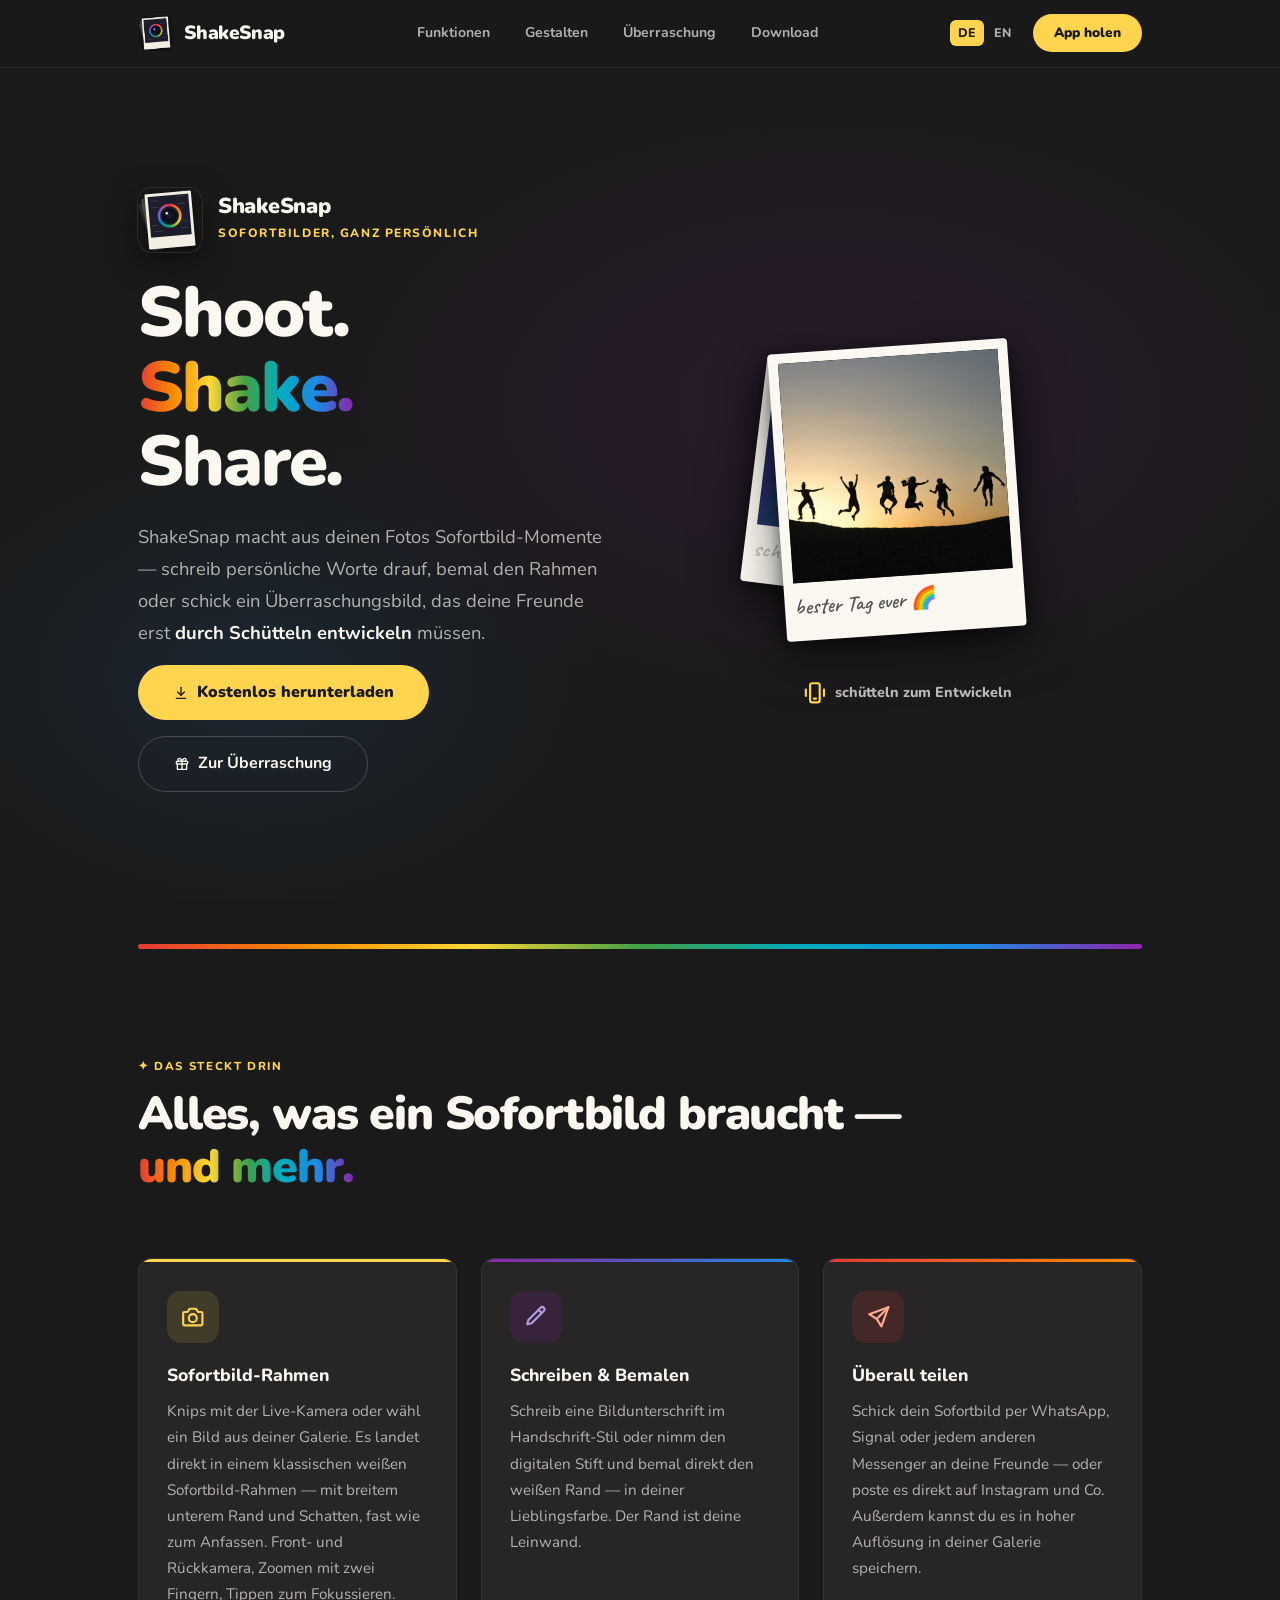
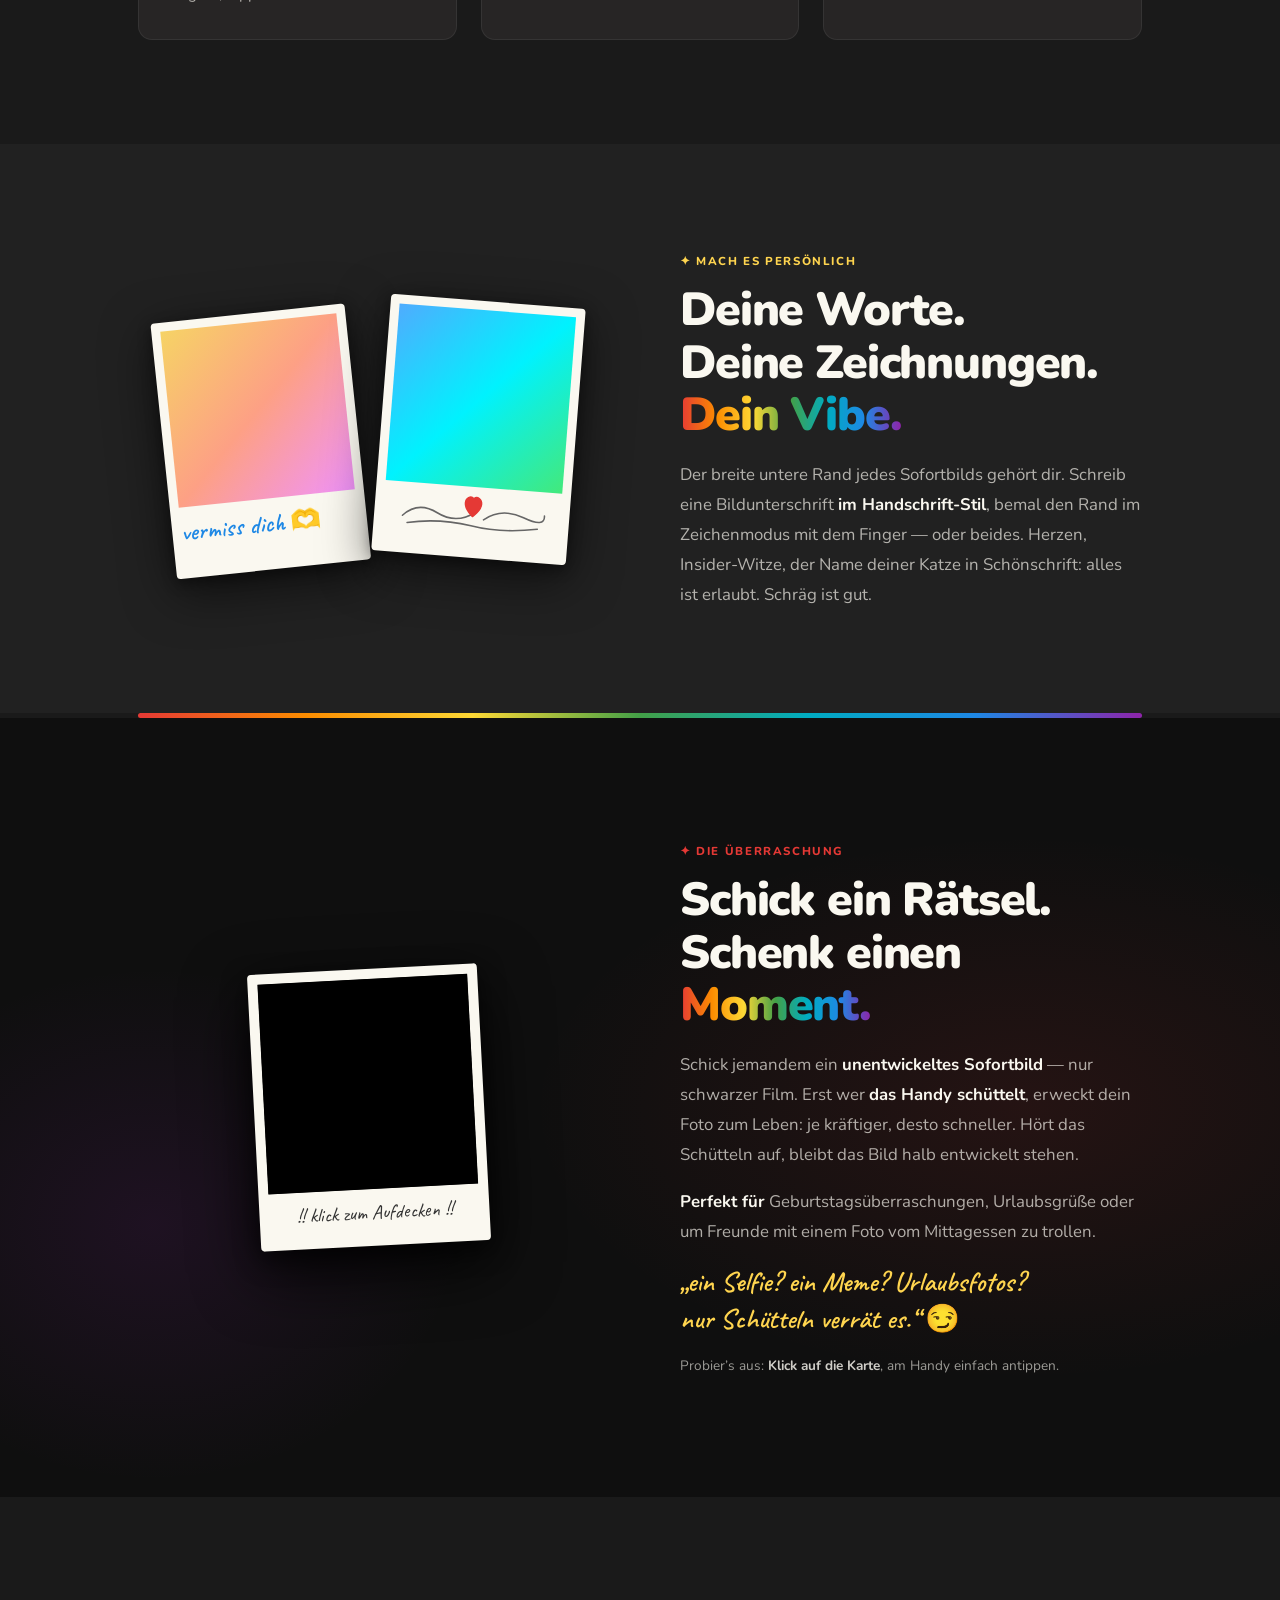
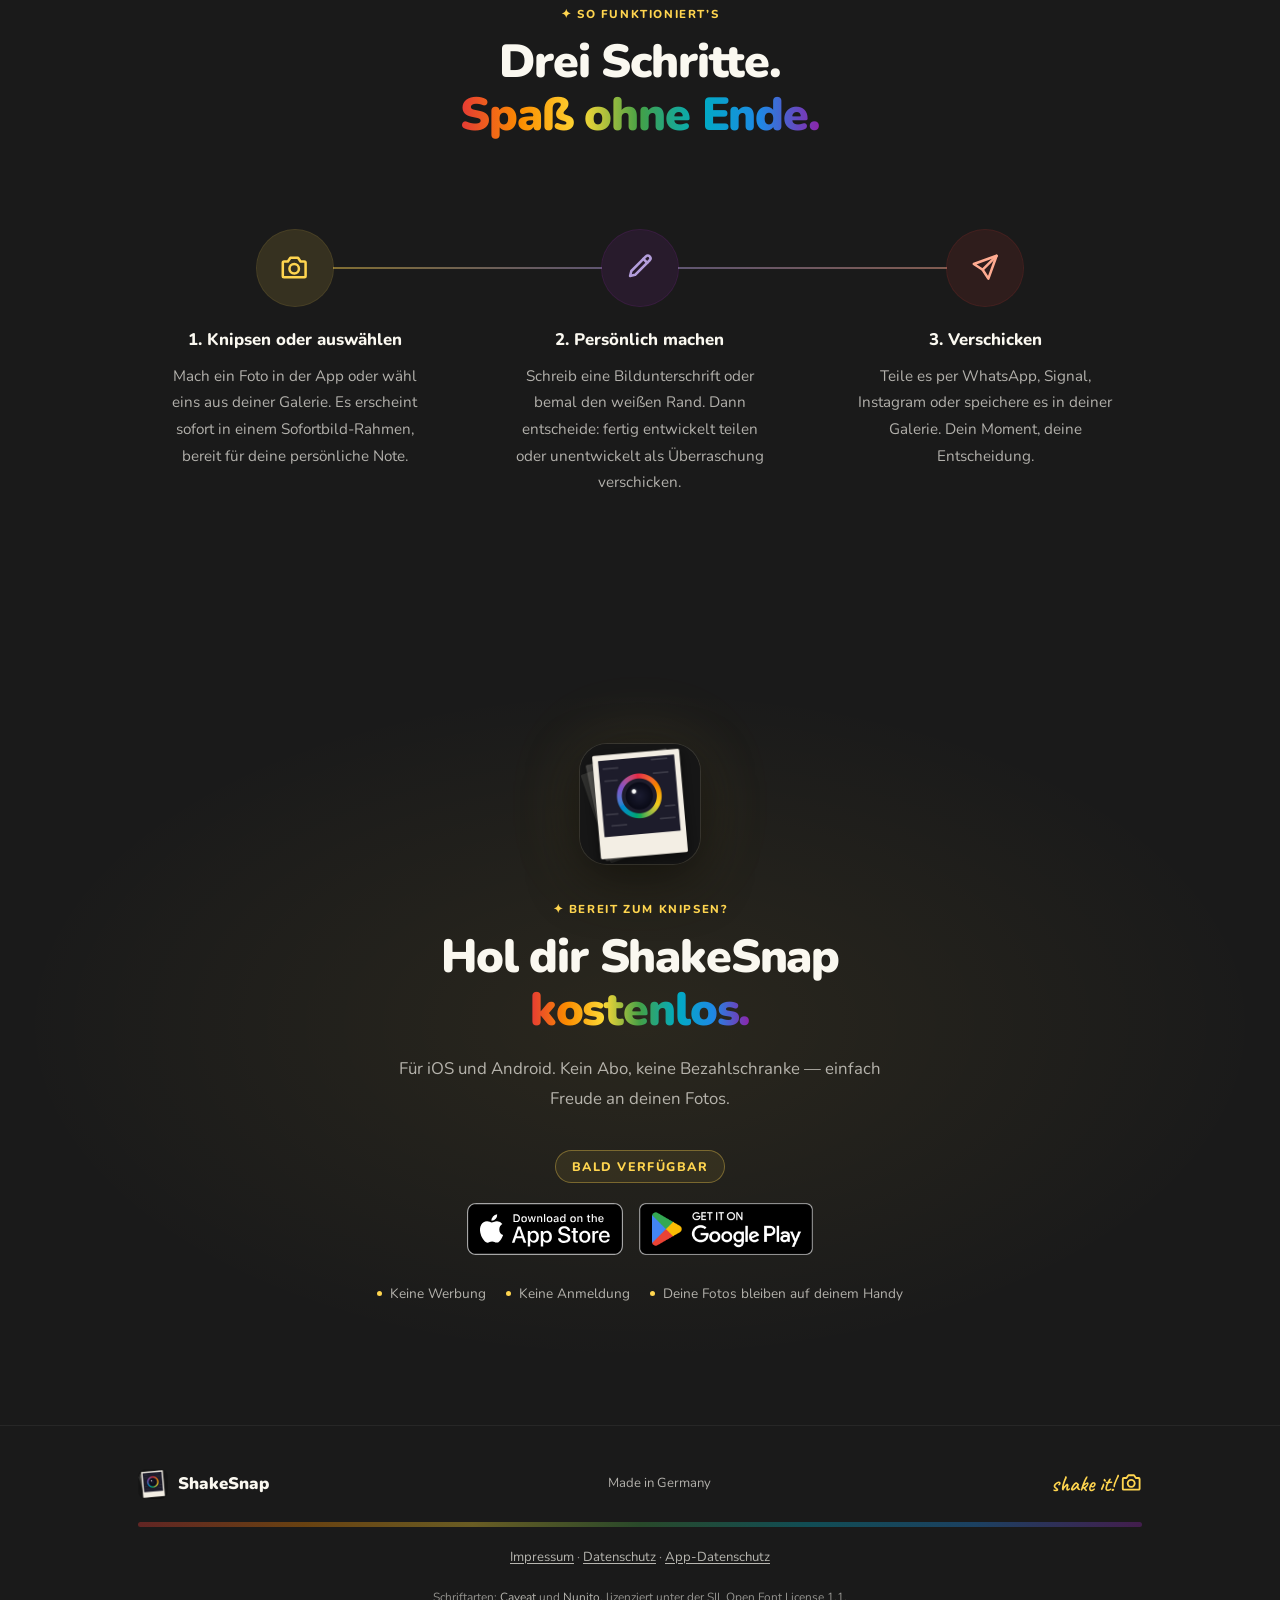
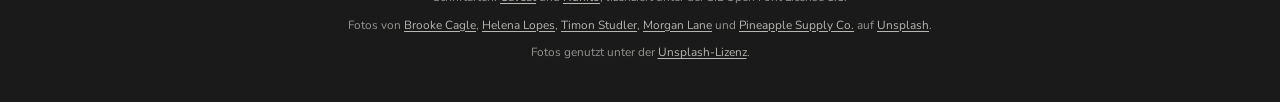
==== commit efef8e88: "Publish Website" ====
--- a/de/index.html
+++ b/de/index.html
@@ -5,10 +5,10 @@
   <meta name="viewport" content="width=device-width, initial-scale=1.0" />
   <link rel="icon" type="image/png" sizes="32x32" href="../assets/favicon-32.png" />
   <link rel="apple-touch-icon" href="../assets/apple-touch-icon.png" />
-  <title>ShakeSnap — Sofortbilder, die du wachschüttelst</title>
-  <meta name="description" content="ShakeSnap macht aus deinen Fotos Sofortbild-Erinnerungen. Schreib etwas drauf, kritzle auf den Rahmen oder schick eine Überraschung — schütteln zum Entwickeln!" />
+  <title>ShakeSnap — Sofortbilder, die erst beim Schütteln erscheinen</title>
+  <meta name="description" content="ShakeSnap macht aus deinen Fotos Sofortbild-Erinnerungen. Schreib etwas drauf, bemal den Rahmen oder schick eine Überraschung — schütteln zum Entwickeln!" />
   <meta property="og:title" content="ShakeSnap — Shoot. Shake. Share." />
-  <meta property="og:description" content="Die verspielte Sofortbild-Kamera-App. Knipsen, kritzeln, schütteln zum Entwickeln." />
+  <meta property="og:description" content="Die verspielte Sofortbild-App: Foto knipsen, Rahmen bemalen, schütteln zum Entwickeln." />
   <!-- Link previews (WhatsApp, iMessage, social). og:image must be an
        absolute URL; the image is rendered from art-sources/og-image.html. -->
   <meta property="og:type" content="website" />
@@ -107,9 +107,9 @@
         <h1><span class="visually-hidden">ShakeSnap, die Sofortbild-App: </span>Shoot.<br><span class="rainbow-text">Shake.</span><br>Share.</h1>
         <p class="hero-sub">
           ShakeSnap macht aus deinen Fotos Sofortbild-Momente —
-          schreib persönliche Worte drauf, kritzle auf den Rahmen oder schick
+          schreib persönliche Worte drauf, bemal den Rahmen oder schick
           ein Überraschungsbild, das deine Freunde erst
-          <strong>wachschütteln</strong> müssen.
+          <strong>durch Schütteln entwickeln</strong> müssen.
         </p>
       </div>
 
@@ -130,7 +130,7 @@
               <img id="heroImg" class="reveal-img"
                 src="../pictures/web/1_brooke-cagle-oTweoxMKdkA.jpg"
                 alt="Ein Foto wird entwickelt" />
-              <div id="heroResetHint" class="hero-reset-hint">↩ klicken zum Zurücksetzen</div>
+              <div id="heroResetHint" class="hero-reset-hint">↩ klick zum Zurücksetzen</div>
             </div>
             <div class="p-border">
               <span class="p-caption">bester Tag ever 🌈</span>
@@ -143,7 +143,7 @@
       </div>
 
       <div class="btn-row">
-        <a href="#download" class="btn-primary"><svg class="icon" aria-hidden="true"><use href="#i-download" /></svg> Kostenlos laden</a>
+        <a href="#download" class="btn-primary"><svg class="icon" aria-hidden="true"><use href="#i-download" /></svg> Kostenlos herunterladen</a>
         <a href="#surprise" class="btn-ghost"><svg class="icon" aria-hidden="true"><use href="#i-gift" /></svg> Zur Überraschung</a>
       </div>
 
@@ -168,19 +168,18 @@
           <p class="feat-body">
             Knips mit der Live-Kamera oder wähl ein Bild aus deiner Galerie.
             Es landet direkt in einem klassischen weißen Sofortbild-Rahmen —
-            mit breitem unteren Rand und Schatten, fast wie zum Anfassen.
+            mit breitem unterem Rand und Schatten, fast wie zum Anfassen.
             Front- und Rückkamera, Zoomen mit zwei Fingern, Tippen zum Fokussieren.
           </p>
         </div>
 
         <div class="feat-card reveal" style="transition-delay:.1s">
           <div class="feat-icon"><svg class="icon" aria-hidden="true"><use href="#i-pen" /></svg></div>
-          <p class="feat-title">Schreiben &amp; Kritzeln</p>
+          <p class="feat-title">Schreiben &amp; Bemalen</p>
           <p class="feat-body">
-            Schreib eine Bildunterschrift in echter Handschrift-Optik oder
-            nimm den digitalen Stift und mal direkt auf den weißen Rand.
-            Insider-Witze, kleine Herzen, der Name deiner besten Freundin —
-            der Rahmen ist deine Leinwand.
+            Schreib eine Bildunterschrift im Handschrift-Stil oder nimm den
+            digitalen Stift und bemal direkt den weißen Rand — in deiner
+            Lieblingsfarbe. Der Rand ist deine Leinwand.
           </p>
         </div>
 
@@ -188,9 +187,10 @@
           <div class="feat-icon"><svg class="icon" aria-hidden="true"><use href="#i-send" /></svg></div>
           <p class="feat-title">Überall teilen</p>
           <p class="feat-body">
-            Exportiere dein Sofortbild als hochauflösendes Bild. Speichere es in
-            deiner Galerie oder tipp auf Teilen und schick es per WhatsApp,
-            iMessage, Instagram — dahin, wo deine Freunde gerade sind.
+            Schick dein Sofortbild per WhatsApp, Signal oder jedem anderen
+            Messenger an deine Freunde — oder poste es direkt auf Instagram
+            und&nbsp;Co. Außerdem kannst du es in hoher Auflösung in deiner Galerie
+            speichern.
           </p>
         </div>
 
@@ -217,9 +217,8 @@
               <path class="scribble" d="M8,30 Q25,12 48,24 T92,20" />
               <path class="scribble" d="M102,28 Q122,12 148,22 T172,18" />
               <path class="scribble" d="M14,38 Q50,30 88,36 Q122,42 165,34" />
-              <path class="scribble" stroke="#e53935" stroke-width="1.5"
-                d="M84,8 C84,5 87,3 89,5 C91,3 94,5 94,8 C94,12 89,16 89,16 C89,16 84,12 84,8 Z"
-                fill="rgba(229,57,53,.25)" />
+              <path class="scribble heart"
+                d="M84,8 C84,5 87,3 89,5 C91,3 94,5 94,8 C94,12 89,16 89,16 C89,16 84,12 84,8 Z" />
             </svg>
           </div>
         </div>
@@ -227,13 +226,13 @@
 
       <div class="reveal" style="transition-delay:.15s">
         <p class="section-label">✦ Mach es persönlich</p>
-        <h2>Deine Worte.<br>Deine Kritzeleien.<br><span class="rainbow-text">Dein Vibe.</span></h2>
+        <h2>Deine Worte.<br>Deine Zeichnungen.<br><span class="rainbow-text">Dein Vibe.</span></h2>
         <p class="body-text">
           Der breite untere Rand jedes Sofortbilds gehört dir. Schreib eine
-          Bildunterschrift in einer <strong>Schrift im Handschrift-Stil</strong>,
-          die aussieht wie Stift auf Papier, kritzle im Zeichenmodus mit dem
-          Finger — oder beides. Herzen, Insider-Witze, der Name deiner Katze
-          in Blasenbuchstaben: alles erlaubt. Schräg ist gut.
+          Bildunterschrift <strong>im Handschrift-Stil</strong>,
+          bemal den Rand im Zeichenmodus mit dem Finger — oder beides. Herzen,
+          Insider-Witze, der Name deiner Katze in Schönschrift: alles ist
+          erlaubt. Schräg ist gut.
         </p>
       </div>
 
@@ -258,13 +257,12 @@
               <img id="udImg" class="reveal-img"
                 src="../pictures/web/2_morgan-lane-18N4okmWccM.jpg"
                 alt="Überraschungsbild" />
-              <div id="udResetHint" class="hero-reset-hint">↩ klicken zum Zurücksetzen</div>
+              <div id="udResetHint" class="hero-reset-hint">↩ klick zum Zurücksetzen</div>
             </div>
             <div class="ud-footer">
               <p class="ud-label" id="udLabel"
                 data-reveal="!! klick zum Aufdecken !!"
-                data-reveal-shake="!! schütteln zum Aufdecken !!"
-                data-shake-prompt="jetzt Handy schütteln!" data-tada="ta-daa! 🎉">!! klick zum Aufdecken !!</p>
+                data-tada="ta-daa! 🎉">!! klick zum Aufdecken !!</p>
             </div>
           </div>
           <div class="pulse-ring" id="pulseRing"></div>
@@ -283,7 +281,7 @@
         </p>
         <p class="body-text">
           <strong>Perfekt für</strong> Geburtstagsüberraschungen,
-          Reise-Enthüllungen oder um Freunde mit einem Foto vom Mittagessen
+          Urlaubsgrüße oder um Freunde mit einem Foto vom Mittagessen
           zu trollen.
         </p>
         <p class="surprise-quote">
@@ -291,8 +289,7 @@
           nur Schütteln verrät es.“ 😏
         </p>
         <p class="demo-hint">
-          Probier’s aus: Klick auf die Karte. Am Handy antippen, dann
-          <strong>das Handy schütteln</strong>.
+          Probier’s aus: <strong>Klick auf die Karte</strong>, am Handy einfach antippen.
         </p>
       </div>
 
@@ -303,25 +300,25 @@
   <section class="steps-section" id="how">
     <div class="container">
       <p class="section-label">✦ So funktioniert’s</p>
-      <h2>Drei Schritte.<br><span class="rainbow-text">Endlos Spaß.</span></h2>
+      <h2>Drei Schritte.<br><span class="rainbow-text">Spaß ohne Ende.</span></h2>
       <div class="steps">
 
         <div class="step reveal">
           <div class="step-num"><svg class="icon" aria-hidden="true"><use href="#i-camera" /></svg></div>
           <p class="step-title">1. Knipsen oder auswählen</p>
-          <p class="step-body">Mach ein Foto in der App oder wähl eins aus deiner Galerie. Es erscheint sofort in einem Bilderrahmen, bereit für deine persönliche Note.</p>
+          <p class="step-body">Mach ein Foto in der App oder wähl eins aus deiner Galerie. Es erscheint sofort in einem Sofortbild-Rahmen, bereit für deine persönliche Note.</p>
         </div>
 
         <div class="step reveal" style="transition-delay:.12s">
           <div class="step-num"><svg class="icon" aria-hidden="true"><use href="#i-pen" /></svg></div>
           <p class="step-title">2. Persönlich machen</p>
-          <p class="step-body">Schreib eine Bildunterschrift oder mal auf den weißen Rand. Dann entscheide: fertig entwickelt teilen oder unentwickelt als Überraschung verschicken.</p>
+          <p class="step-body">Schreib eine Bildunterschrift oder bemal den weißen Rand. Dann entscheide: fertig entwickelt teilen oder unentwickelt als Überraschung verschicken.</p>
         </div>
 
         <div class="step reveal" style="transition-delay:.24s">
           <div class="step-num"><svg class="icon" aria-hidden="true"><use href="#i-send" /></svg></div>
           <p class="step-title">3. Verschicken</p>
-          <p class="step-body">Teile es per WhatsApp, iMessage, Instagram oder speichere es in deiner Galerie. Dein Moment, deine Entscheidung.</p>
+          <p class="step-body">Teile es per WhatsApp, Signal, Instagram oder speichere es in deiner Galerie. Dein Moment, deine Entscheidung.</p>
         </div>
 
       </div>
@@ -337,7 +334,7 @@
       <h2>Hol dir ShakeSnap<br><span class="rainbow-text">kostenlos.</span></h2>
       <p class="body-text">
         Für iOS und Android. Kein Abo, keine Bezahlschranke —
-        einfach Freude am Fotos-Teilen.
+        einfach Freude an deinen Fotos.
       </p>
       <p class="coming-soon">Bald verfügbar</p>
       <!-- Store URLs are kept in sync with assets/get-app.js.
--- a/assets/home.css
+++ b/assets/home.css
@@ -41,7 +41,7 @@
     var(--r), var(--o), var(--y), var(--g), var(--t), var(--b), var(--p));
 
   --text:   #faf8f0;
-  --muted:  rgba(250, 248, 240, 0.55);
+  --muted:  rgba(250, 248, 240, 0.68);
   --faint:  rgba(250, 248, 240, 0.08);
 
   --sans: 'Nunito', sans-serif;
@@ -471,7 +471,7 @@
 .feat-card:nth-child(2) .feat-icon { color: #b39ddb;       background: rgba(142,36,170,.16); }
 .feat-card:nth-child(3) .feat-icon { color: #ffab91;       background: rgba(229,57,53,.14); }
 .feat-title { font-size: 1.1rem; font-weight: 800; margin-bottom: .6rem; }
-.feat-body  { font-size: .88rem; color: var(--muted); line-height: 1.72; }
+.feat-body  { font-size: .95rem; color: var(--muted); line-height: 1.72; }
 
 /* ── Personal section ────────────────────────────────────────── */
 .personal-section {
@@ -508,12 +508,24 @@
 .mp-border { padding: 8px 9px 16px; }
 .mp-caption {
   font-family: var(--hand);
-  font-size: 1.42rem;
-  color: #555;
+  font-size: 1.55rem;
+  font-weight: 600;
+  color: #1e88e5; /* the app's blue pen colour */
   line-height: 1.35;
 }
 .mp-svg { width: 100%; height: 38px; }
 .scribble { stroke: #666; stroke-width: 1.8; fill: none; stroke-linecap: round; }
+/* Drawn small in the markup; scaled up around its own centre and nudged
+   down so it stays inside the doodle strip. Stroke halved to stay ~1.5. */
+.scribble.heart {
+  stroke: #e53935;
+  fill: #e53935;
+  stroke-width: .8;
+  stroke-linejoin: round;
+  transform-box: fill-box;
+  transform-origin: center;
+  transform: translate(0, 4px) scale(1.9);
+}
 
 /* ── Surprise section ────────────────────────────────────────── */
 .surprise-section {
@@ -606,14 +618,16 @@
 
 .tap-hint {
   position: absolute;
-  bottom: -54px;
+  bottom: -84px;
   left: 50%;
   transform: translateX(-50%);
-  font-size: 2.2rem;
+  font-size: 2.6rem;
   color: var(--yellow);
+  filter: drop-shadow(0 0 8px rgba(255, 213, 79, .5));
   opacity: 0;
   pointer-events: none;
 }
+.tap-hint .icon { stroke-width: 2.25; }
 @keyframes hint-bounce {
   0%   { opacity: 1; transform: translateX(-50%) translateY(0); }
   12%  { transform: translateX(-50%) translateY(-14px); }
@@ -627,23 +641,22 @@
 }
 .tap-hint.show { animation: hint-bounce 2.6s ease forwards; }
 
-.ud-card.jiggle { animation: wiggle .22s ease-in-out infinite; }
-
 /* Paragraph spacing inside the copy columns. */
 .body-text + .body-text,
 .body-text + .surprise-quote,
 .surprise-quote + .demo-hint { margin-top: 1.1rem; }
 .demo-hint {
   font-size: .85rem;
-  color: rgba(250, 248, 240, .42);
-}
-.demo-hint strong { color: rgba(250, 248, 240, .62); }
+  color: rgba(250, 248, 240, .6);
+}
+.demo-hint strong { color: rgba(250, 248, 240, .82); }
 
 .surprise-quote {
   font-family: var(--hand);
-  font-size: 1.35rem;
+  font-size: 1.75rem;
+  font-weight: 600;
   color: var(--yellow);
-  line-height: 1.5;
+  line-height: 1.3;
 }
 
 /* ── Steps ───────────────────────────────────────────────────── */
@@ -653,26 +666,34 @@
 }
 .steps-section h2 { margin-inline: auto; }
 .steps-section .body-text { margin-inline: auto; }
+/* The step layout values live here so the timeline below follows them. */
 .steps {
+  --step-gap: 2rem;
+  --step-pad: 1.5rem;
+  --step-dot: 76px;
   display: grid;
   grid-template-columns: repeat(3, 1fr);
-  gap: 2rem;
+  gap: var(--step-gap);
   margin-top: 4rem;
-  position: relative;
-}
-.steps::before {
+}
+.step { padding: var(--step-pad); position: relative; }
+/* Timeline: each step but the last draws the piece from its circle's right
+   edge to the next circle's left edge, at the circles' middle — so it fits
+   any number of steps, gap, padding and circle size. */
+.step:not(:last-child)::after {
   content: '';
   position: absolute;
-  top: 38px;
-  left: calc(16.6% + 22px);
-  right: calc(16.6% + 22px);
-  height: 1.5px;
-  background: linear-gradient(90deg, var(--yellow), var(--p));
-  opacity: .25;
-}
-.step { padding: 1.5rem; }
+  top: calc(var(--step-pad) + var(--step-dot) / 2 - 1px);
+  left: calc(50% + var(--step-dot) / 2);
+  width: calc(100% + var(--step-gap) - var(--step-dot));
+  height: 2px;
+  background: var(--muted); /* steps beyond the coloured ones */
+  opacity: .45;
+}
+.step:nth-child(1)::after { background: linear-gradient(90deg, var(--yellow), #b39ddb); }
+.step:nth-child(2)::after { background: linear-gradient(90deg, #b39ddb, #ffab91); }
 .step-num {
-  width: 76px; height: 76px;
+  width: var(--step-dot); height: var(--step-dot);
   border-radius: 50%;
   display: flex;
   align-items: center;
@@ -684,7 +705,7 @@
 .step:nth-child(2) .step-num { color: #b39ddb; background: rgba(142,36,170,.12); box-shadow: 0 0 0 1px rgba(142,36,170,.25); }
 .step:nth-child(3) .step-num { color: #ffab91; background: rgba(229,57,53,.1);   box-shadow: 0 0 0 1px rgba(229,57,53,.2); }
 .step-title { font-size: 1.05rem; font-weight: 800; margin-bottom: .55rem; }
-.step-body  { font-size: .88rem; color: var(--muted); line-height: 1.75; }
+.step-body  { font-size: .95rem; color: var(--muted); line-height: 1.75; }
 
 /* ── CTA ─────────────────────────────────────────────────────── */
 .cta-section {
@@ -785,18 +806,18 @@
 }
 .footer-brand img { width: 30px; height: 30px; border-radius: 8px; }
 .footer-note { font-size: .82rem; color: var(--muted); }
-.footer-hand { font-family: var(--hand); font-size: 1.2rem; color: var(--yellow); }
+.footer-hand { font-family: var(--hand); font-size: 1.4rem; font-weight: 600; color: var(--yellow); }
 .footer-hand .icon { vertical-align: -.12em; }
 /* Font attribution. Not required by the OFL — the licence text travels
    with the files in fonts/ — but it makes the credit visible. */
 .footer-legal {
   margin-top: 1.25rem;
   font-size: .74rem;
-  color: rgba(250, 248, 240, .38);
+  color: rgba(250, 248, 240, .55);
   text-align: center;
 }
 .footer-legal a {
-  color: rgba(250, 248, 240, .55);
+  color: rgba(250, 248, 240, .7);
   text-decoration: underline;
   text-underline-offset: 2px;
   transition: color .15s;
@@ -827,16 +848,25 @@
     grid-template-columns: 1fr;
     gap: 3rem;
   }
+  .surprise-demo      { padding-bottom: 2.75rem; } /* room for the tap hint */
+  /* Scales down on narrow phones so the first line stays on one row. */
+  .surprise-quote     { font-size: clamp(1.3rem, 6.2vw, 1.5rem); }
   .personal-copy      { order: -1; }
   .feats, .steps      { grid-template-columns: 1fr; }
-  .steps::before      { display: none; }
+  .step::after        { display: none; }
   .nav-links          { display: none; }
+  /* The hero brand sits right below the nav here; show only one of the two
+     (home.js sets the class while the hero brand is in view). */
+  .nav-brand          { transition: opacity .25s, visibility .25s; }
+  nav.hero-brand-visible .nav-brand { opacity: 0; visibility: hidden; }
 }
 @media (max-width: 480px) {
   .photo-card-stack, .p-front, .p-back { width: 200px; }
   .ud-wrapper, .ud-card { width: 195px; }
   .hero-brand            { margin-bottom: 1.1rem; }
   .hero-brand .app-icon  { width: 52px; height: 52px; }
+  /* The footer row wraps on phones; centred, the wrapped line looks intended. */
+  .footer-inner          { justify-content: center; row-gap: .6rem; }
 }
 
 /* Very narrow phones: the language switch needs the room, and the hero's own
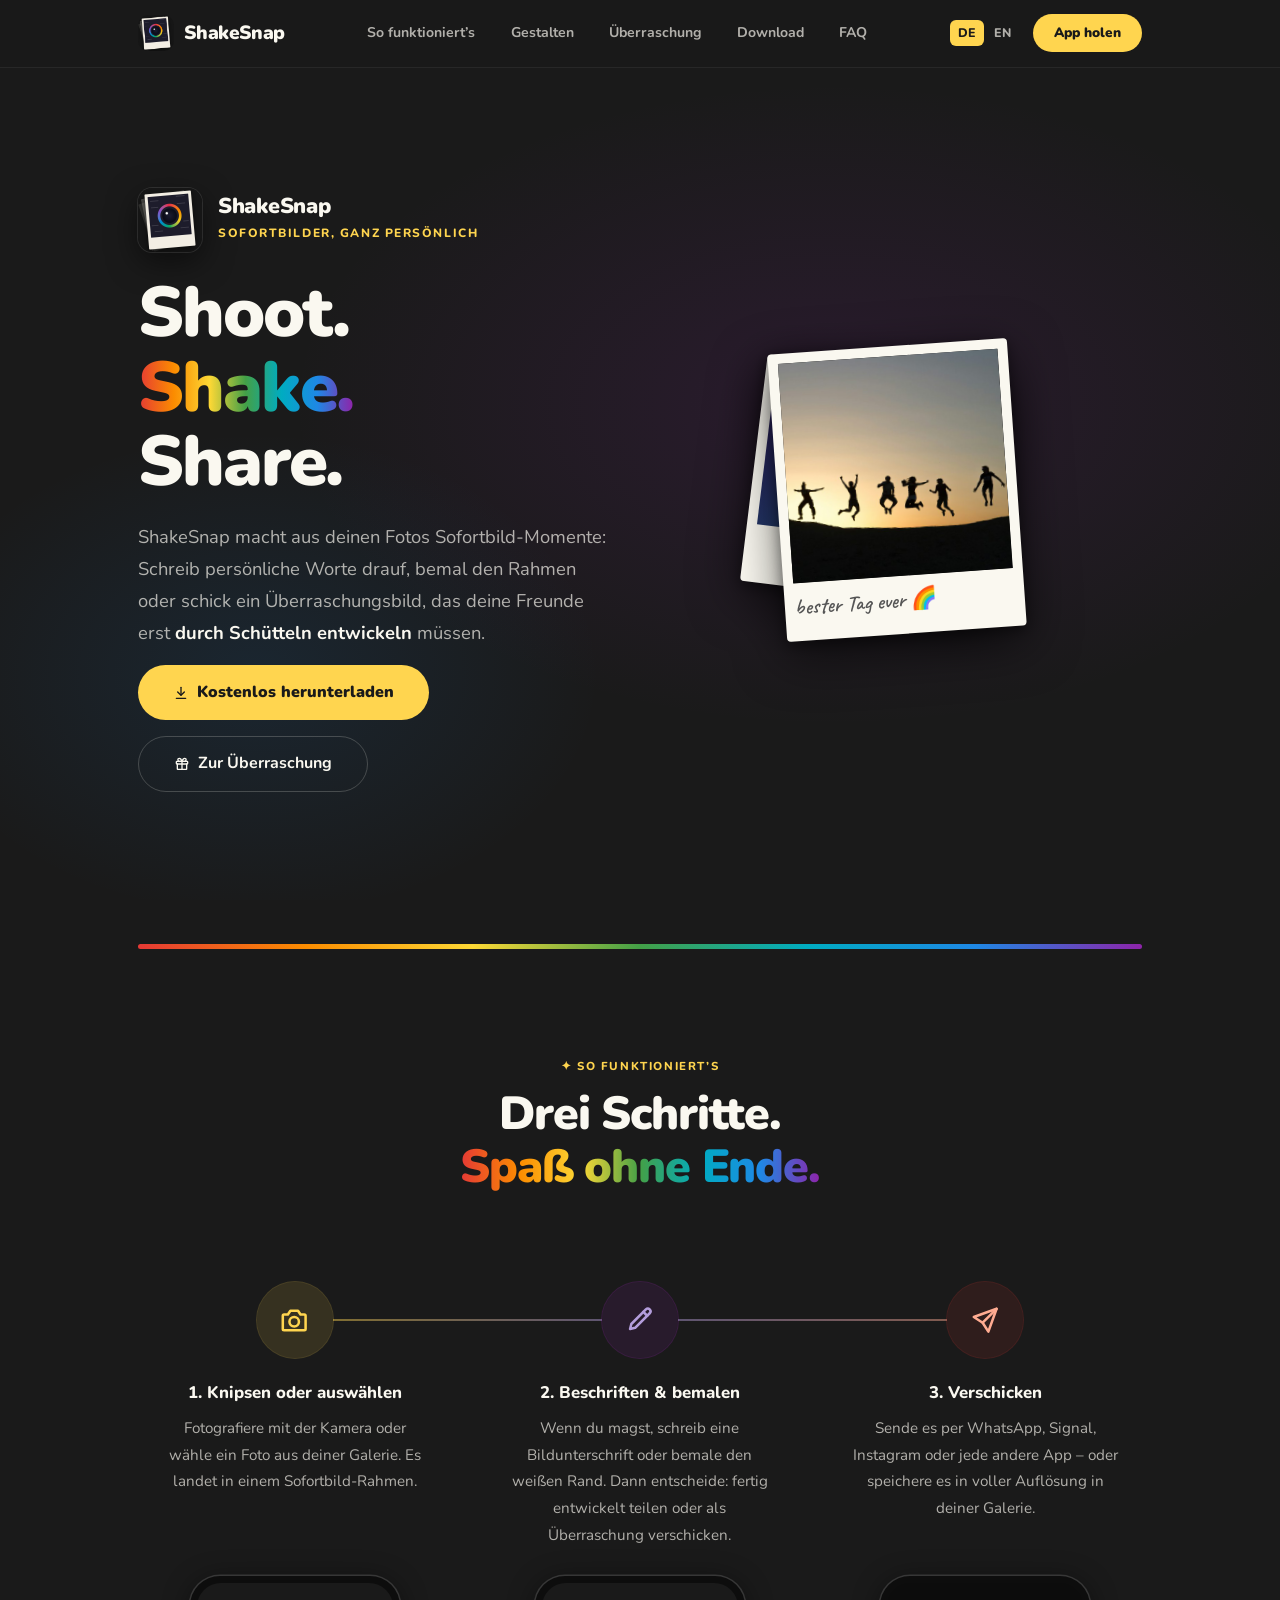
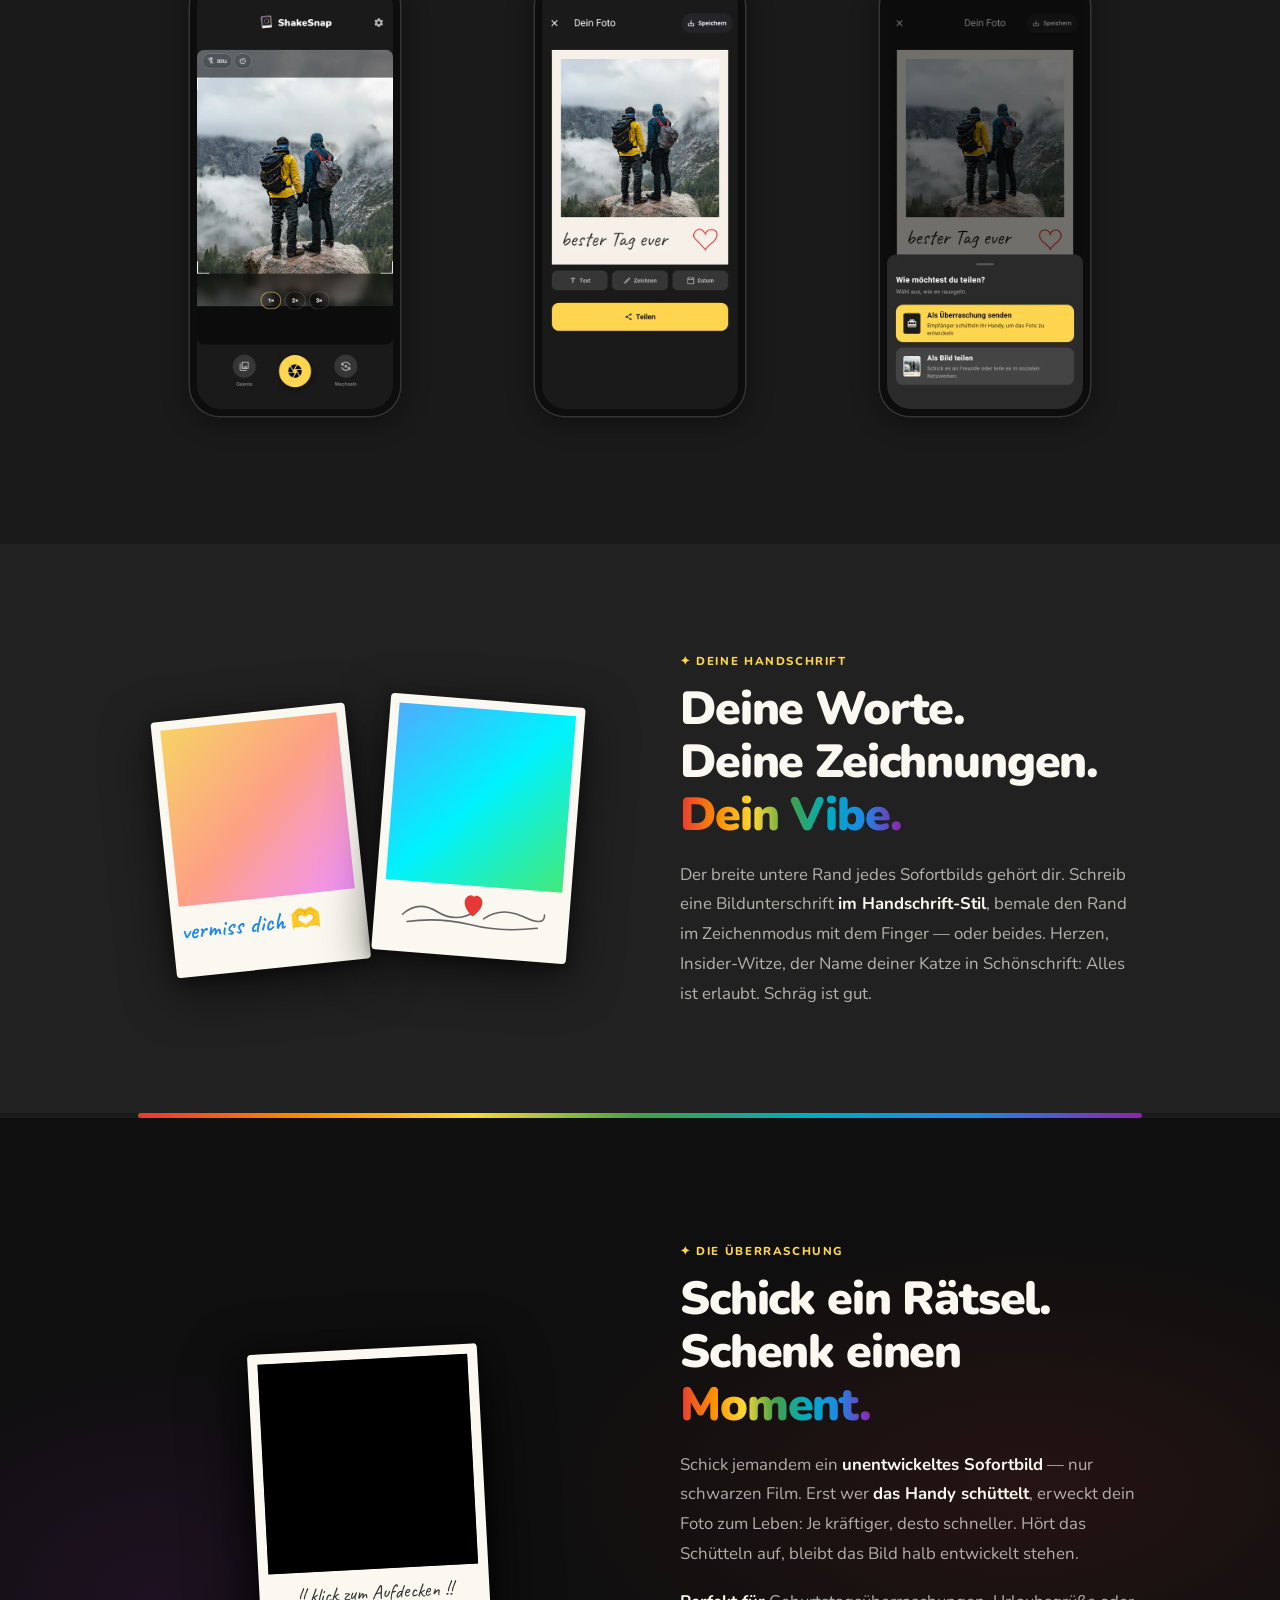
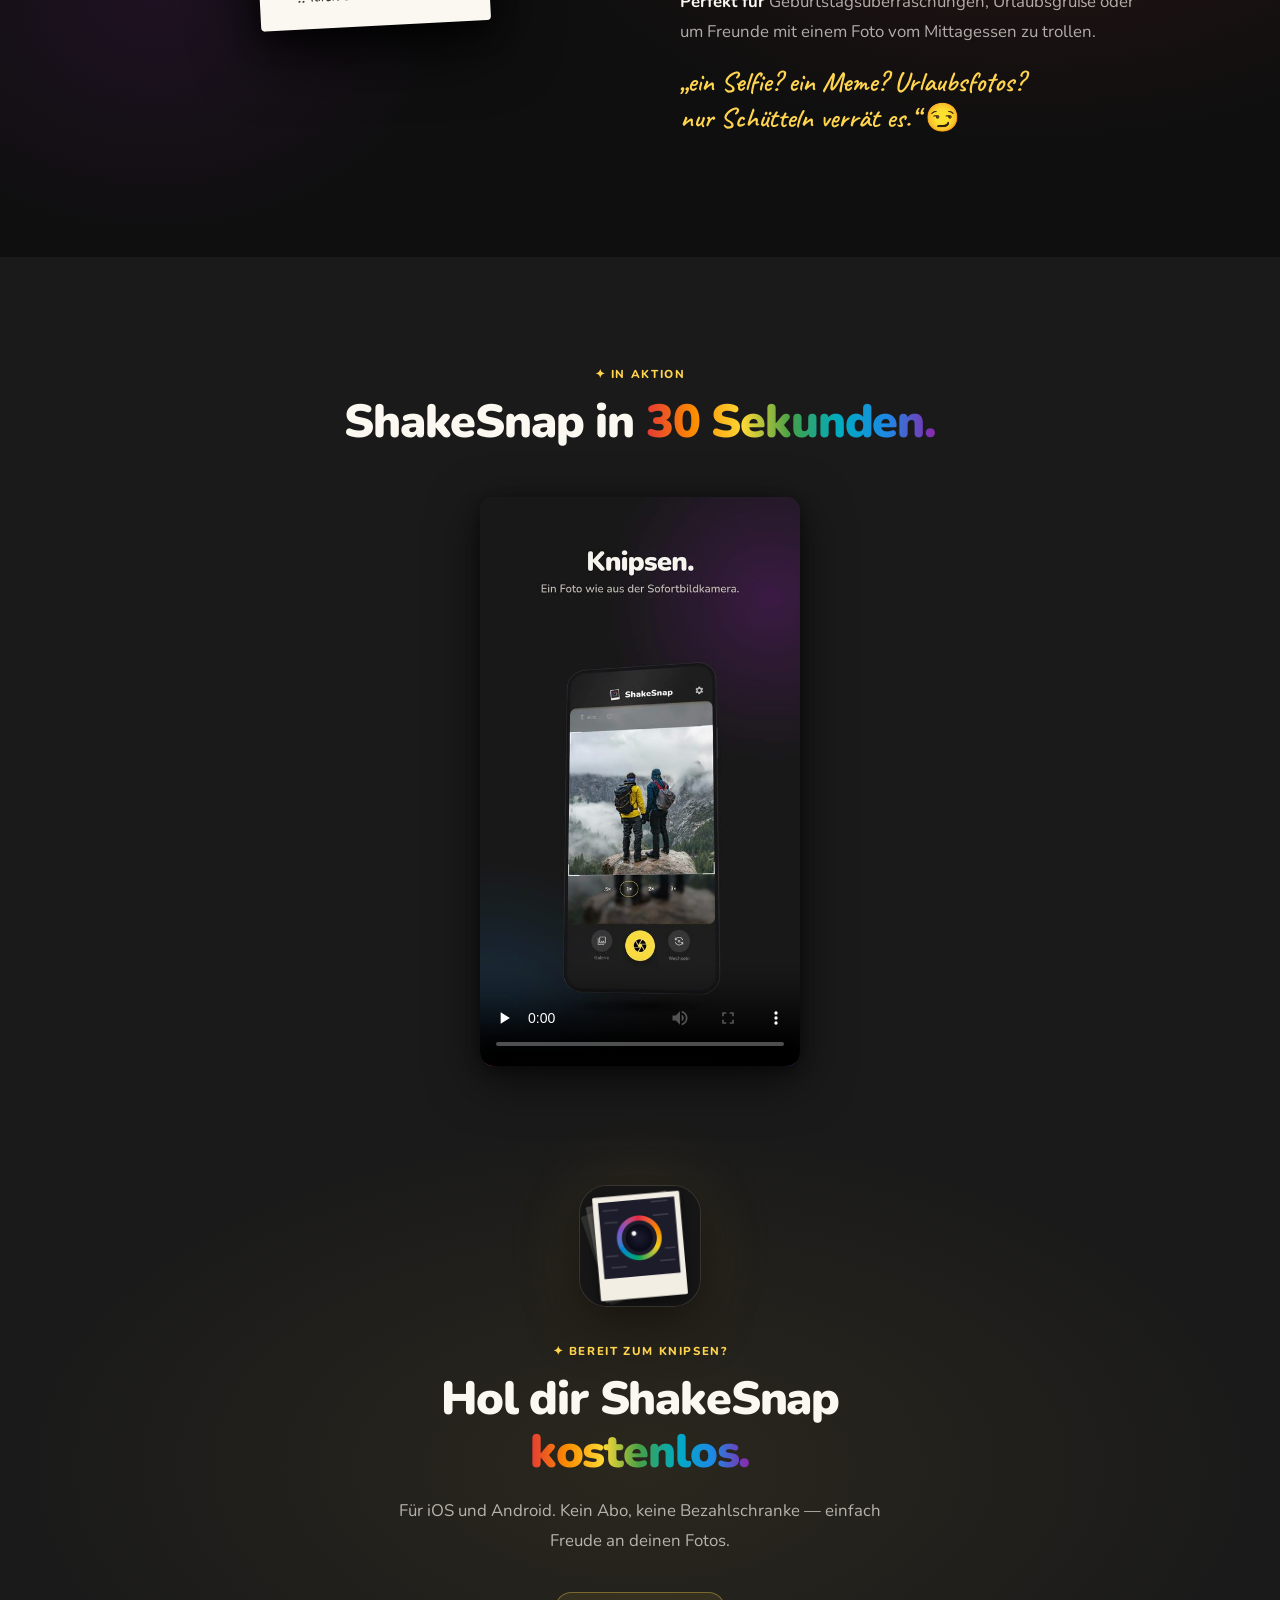
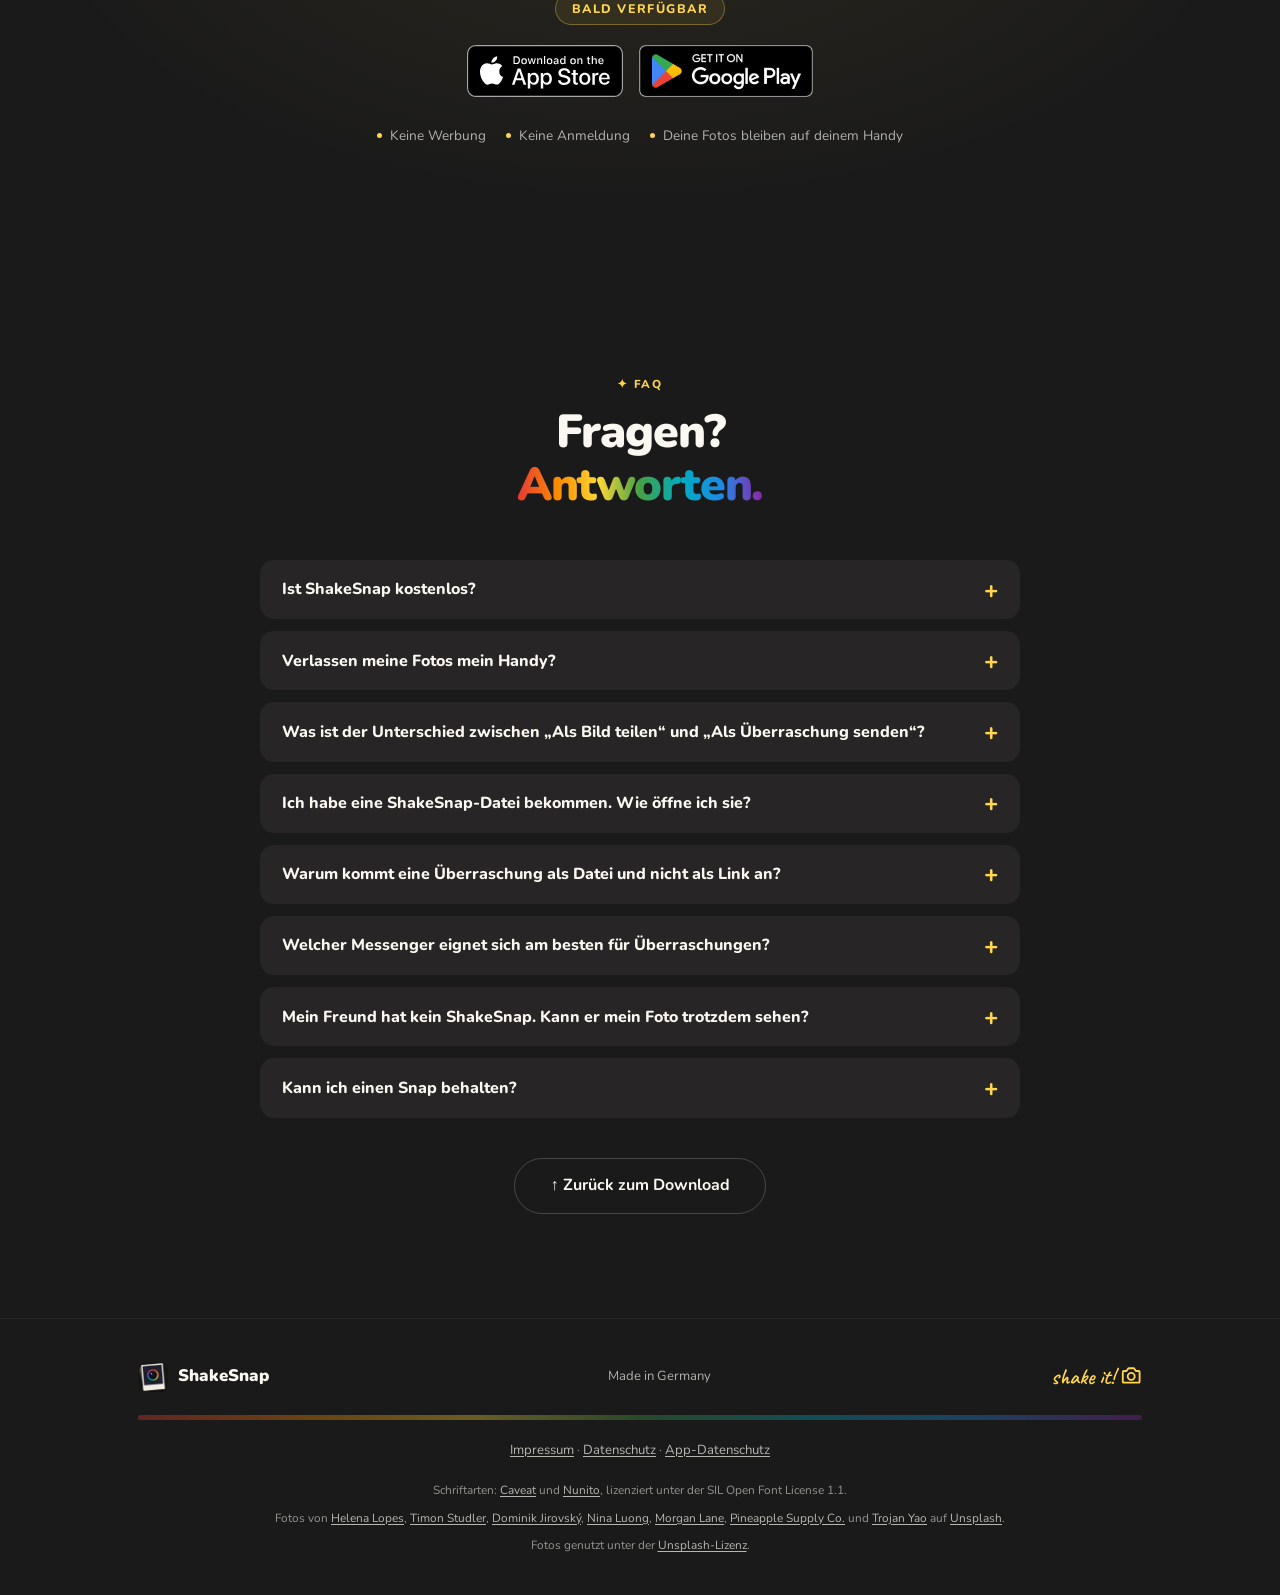
==== commit 863c194f: "Publish website" ====
--- a/de/index.html
+++ b/de/index.html
@@ -57,11 +57,6 @@
       <path d="M12 8S10.5 3.5 8 3.5a2.25 2.25 0 0 0 0 4.5z" />
       <path d="M12 8s1.5-4.5 4-4.5a2.25 2.25 0 0 1 0 4.5z" />
     </symbol>
-    <symbol id="i-phone-shake" viewBox="0 0 24 24">
-      <rect x="7.5" y="3" width="9" height="18" rx="2" />
-      <path d="M11 17.5h2" />
-      <path d="M3.5 9v6M20.5 9v6" />
-    </symbol>
     <symbol id="i-tap" viewBox="0 0 24 24">
       <path d="M9.5 13V5.25a1.75 1.75 0 0 1 3.5 0V11" />
       <path d="M13 10.5a1.75 1.75 0 0 1 3.5 0V12" />
@@ -77,10 +72,11 @@
         ShakeSnap
       </a>
       <ul class="nav-links">
-        <li><a href="#features">Funktionen</a></li>
+        <li><a href="#how">So funktioniert’s</a></li>
         <li><a href="#personal">Gestalten</a></li>
         <li><a href="#surprise">Überraschung</a></li>
         <li><a href="#download">Download</a></li>
+        <li><a href="#faq">FAQ</a></li>
       </ul>
       <div class="nav-actions">
         <div class="lang-switch" role="navigation" aria-label="Sprache">
@@ -106,8 +102,8 @@
         </div>
         <h1><span class="visually-hidden">ShakeSnap, die Sofortbild-App: </span>Shoot.<br><span class="rainbow-text">Shake.</span><br>Share.</h1>
         <p class="hero-sub">
-          ShakeSnap macht aus deinen Fotos Sofortbild-Momente —
-          schreib persönliche Worte drauf, bemal den Rahmen oder schick
+          ShakeSnap macht aus deinen Fotos Sofortbild-Momente:
+          Schreib persönliche Worte drauf, bemal den Rahmen oder schick
           ein Überraschungsbild, das deine Freunde erst
           <strong>durch Schütteln entwickeln</strong> müssen.
         </p>
@@ -119,7 +115,7 @@
           <div class="p-back">
             <div class="p-photo" style="height:160px; background:linear-gradient(135deg,#2c1654,#1a5276);"></div>
             <div class="p-border">
-              <span class="p-caption" style="color:#bbb;">schüttel mich! ✨</span>
+              <span class="p-caption" aria-hidden="true">&nbsp;</span>
             </div>
           </div>
           <!-- front card -->
@@ -128,7 +124,7 @@
               <!-- Photo is swapped for a random one from HERO_PHOTOS on each
                    develop; the src here is the no-JS fallback. -->
               <img id="heroImg" class="reveal-img"
-                src="../pictures/web/1_brooke-cagle-oTweoxMKdkA.jpg"
+                src="../pictures/web/1_helena-lopes-PGnqT0rXWLs.jpg"
                 alt="Ein Foto wird entwickelt" />
               <div id="heroResetHint" class="hero-reset-hint">↩ klick zum Zurücksetzen</div>
             </div>
@@ -136,9 +132,6 @@
               <span class="p-caption">bester Tag ever 🌈</span>
             </div>
           </div>
-          <div class="shake-hint">
-            <svg class="icon shake-icon" aria-hidden="true"><use href="#i-phone-shake" /></svg> schütteln zum Entwickeln
-          </div>
         </div>
       </div>
 
@@ -155,43 +148,32 @@
     <div class="rainbow-bar"></div>
   </div>
 
-  <!-- ── Features ─────────────────────────────────────────────── -->
-  <section class="section" id="features">
+  <!-- ── How it works ──────────────────────────────────────────── -->
+  <section class="steps-section" id="how">
     <div class="container">
-      <p class="section-label">✦ Das steckt drin</p>
-      <h2>Alles, was ein Sofortbild braucht —<br><span class="rainbow-text">und mehr.</span></h2>
-      <div class="feats">
-
-        <div class="feat-card reveal">
-          <div class="feat-icon"><svg class="icon" aria-hidden="true"><use href="#i-camera" /></svg></div>
-          <p class="feat-title">Sofortbild-Rahmen</p>
-          <p class="feat-body">
-            Knips mit der Live-Kamera oder wähl ein Bild aus deiner Galerie.
-            Es landet direkt in einem klassischen weißen Sofortbild-Rahmen —
-            mit breitem unterem Rand und Schatten, fast wie zum Anfassen.
-            Front- und Rückkamera, Zoomen mit zwei Fingern, Tippen zum Fokussieren.
-          </p>
-        </div>
-
-        <div class="feat-card reveal" style="transition-delay:.1s">
-          <div class="feat-icon"><svg class="icon" aria-hidden="true"><use href="#i-pen" /></svg></div>
-          <p class="feat-title">Schreiben &amp; Bemalen</p>
-          <p class="feat-body">
-            Schreib eine Bildunterschrift im Handschrift-Stil oder nimm den
-            digitalen Stift und bemal direkt den weißen Rand — in deiner
-            Lieblingsfarbe. Der Rand ist deine Leinwand.
-          </p>
-        </div>
-
-        <div class="feat-card reveal" style="transition-delay:.2s">
-          <div class="feat-icon"><svg class="icon" aria-hidden="true"><use href="#i-send" /></svg></div>
-          <p class="feat-title">Überall teilen</p>
-          <p class="feat-body">
-            Schick dein Sofortbild per WhatsApp, Signal oder jedem anderen
-            Messenger an deine Freunde — oder poste es direkt auf Instagram
-            und&nbsp;Co. Außerdem kannst du es in hoher Auflösung in deiner Galerie
-            speichern.
-          </p>
+      <p class="section-label">✦ So funktioniert’s</p>
+      <h2>Drei Schritte.<br><span class="rainbow-text">Spaß ohne Ende.</span></h2>
+      <div class="steps">
+
+        <div class="step reveal">
+          <div class="step-num"><svg class="icon" aria-hidden="true"><use href="#i-camera" /></svg></div>
+          <p class="step-title">1. Knipsen oder auswählen</p>
+          <p class="step-body">Fotografiere mit der Kamera oder wähle ein Foto aus deiner Galerie. Es landet in einem Sofortbild-Rahmen.</p>
+          <div class="phone"><img src="../assets/app/de/home.webp" width="480" height="1043" loading="lazy" alt="ShakeSnap-Kamera mit zwei Wandernden im Sucher" /></div>
+        </div>
+
+        <div class="step reveal" style="transition-delay:.12s">
+          <div class="step-num"><svg class="icon" aria-hidden="true"><use href="#i-pen" /></svg></div>
+          <p class="step-title">2. Beschriften &amp; bemalen</p>
+          <p class="step-body">Wenn du magst, schreib eine Bildunterschrift oder bemale den weißen Rand. Dann entscheide: fertig entwickelt teilen oder als Überraschung verschicken.</p>
+          <div class="phone"><img src="../assets/app/de/snap.webp" width="480" height="1043" loading="lazy" alt="Der fertige Snap: Schriftzug und rotes Herz auf dem weißen Rand" /></div>
+        </div>
+
+        <div class="step reveal" style="transition-delay:.24s">
+          <div class="step-num"><svg class="icon" aria-hidden="true"><use href="#i-send" /></svg></div>
+          <p class="step-title">3. Verschicken</p>
+          <p class="step-body">Sende es per WhatsApp, Signal, Instagram oder jede andere App – oder speichere es in voller Auflösung in deiner Galerie.</p>
+          <div class="phone"><img src="../assets/app/de/share.webp" width="480" height="1043" loading="lazy" alt="Teilen-Menü: als Überraschung verschicken oder als Bild teilen" /></div>
         </div>
 
       </div>
@@ -225,13 +207,13 @@
       </div>
 
       <div class="reveal" style="transition-delay:.15s">
-        <p class="section-label">✦ Mach es persönlich</p>
+        <p class="section-label">✦ Deine Handschrift</p>
         <h2>Deine Worte.<br>Deine Zeichnungen.<br><span class="rainbow-text">Dein Vibe.</span></h2>
         <p class="body-text">
           Der breite untere Rand jedes Sofortbilds gehört dir. Schreib eine
           Bildunterschrift <strong>im Handschrift-Stil</strong>,
-          bemal den Rand im Zeichenmodus mit dem Finger — oder beides. Herzen,
-          Insider-Witze, der Name deiner Katze in Schönschrift: alles ist
+          bemale den Rand im Zeichenmodus mit dem Finger — oder beides. Herzen,
+          Insider-Witze, der Name deiner Katze in Schönschrift: Alles ist
           erlaubt. Schräg ist gut.
         </p>
       </div>
@@ -271,12 +253,12 @@
       </div>
 
       <div class="reveal" style="transition-delay:.15s">
-        <p class="section-label" style="color: var(--r);">✦ Die Überraschung</p>
+        <p class="section-label">✦ Die Überraschung</p>
         <h2>Schick ein Rätsel.<br>Schenk einen <span class="rainbow-text">Moment.</span></h2>
         <p class="body-text">
           Schick jemandem ein <strong>unentwickeltes Sofortbild</strong> — nur
-          schwarzer Film. Erst wer <strong>das Handy schüttelt</strong>, erweckt
-          dein Foto zum Leben: je kräftiger, desto schneller. Hört das
+          schwarzen Film. Erst wer <strong>das Handy schüttelt</strong>, erweckt
+          dein Foto zum Leben: Je kräftiger, desto schneller. Hört das
           Schütteln auf, bleibt das Bild halb entwickelt stehen.
         </p>
         <p class="body-text">
@@ -288,40 +270,22 @@
           „ein Selfie? ein Meme? Urlaubsfotos?<br>
           nur Schütteln verrät es.“ 😏
         </p>
-        <p class="demo-hint">
-          Probier’s aus: <strong>Klick auf die Karte</strong>, am Handy einfach antippen.
-        </p>
-      </div>
-
-    </div>
-  </section>
-
-  <!-- ── How it works ──────────────────────────────────────────── -->
-  <section class="steps-section" id="how">
+      </div>
+
+    </div>
+  </section>
+
+  <!-- ── Promo video (German captions burned in) ────────────────────── -->
+  <section class="promo-section" id="video">
     <div class="container">
-      <p class="section-label">✦ So funktioniert’s</p>
-      <h2>Drei Schritte.<br><span class="rainbow-text">Spaß ohne Ende.</span></h2>
-      <div class="steps">
-
-        <div class="step reveal">
-          <div class="step-num"><svg class="icon" aria-hidden="true"><use href="#i-camera" /></svg></div>
-          <p class="step-title">1. Knipsen oder auswählen</p>
-          <p class="step-body">Mach ein Foto in der App oder wähl eins aus deiner Galerie. Es erscheint sofort in einem Sofortbild-Rahmen, bereit für deine persönliche Note.</p>
-        </div>
-
-        <div class="step reveal" style="transition-delay:.12s">
-          <div class="step-num"><svg class="icon" aria-hidden="true"><use href="#i-pen" /></svg></div>
-          <p class="step-title">2. Persönlich machen</p>
-          <p class="step-body">Schreib eine Bildunterschrift oder bemal den weißen Rand. Dann entscheide: fertig entwickelt teilen oder unentwickelt als Überraschung verschicken.</p>
-        </div>
-
-        <div class="step reveal" style="transition-delay:.24s">
-          <div class="step-num"><svg class="icon" aria-hidden="true"><use href="#i-send" /></svg></div>
-          <p class="step-title">3. Verschicken</p>
-          <p class="step-body">Teile es per WhatsApp, Signal, Instagram oder speichere es in deiner Galerie. Dein Moment, deine Entscheidung.</p>
-        </div>
-
-      </div>
+      <p class="section-label">✦ In Aktion</p>
+      <h2>ShakeSnap in <span class="rainbow-text nowrap">30 Sekunden.</span></h2>
+      <video class="promo-video" controls playsinline preload="none"
+        poster="../assets/video/promo-de-poster.jpg"
+        aria-label="ShakeSnap Promo-Video: Foto knipsen, durch Schütteln entwickeln, beschriften, als Überraschung verschicken und auspacken">
+        <source src="../assets/video/promo-de.mp4" type="video/mp4" />
+        <source src="../assets/video/promo-de.webm" type="video/webm" />
+      </video>
     </div>
   </section>
 
@@ -361,6 +325,49 @@
     </div>
   </section>
 
+  <!-- ── FAQ ───────────────────────────────────────────────────── -->
+  <section class="faq-section" id="faq">
+    <div class="container">
+      <p class="section-label">✦ FAQ</p>
+      <h2>Fragen?<br><span class="rainbow-text">Antworten.</span></h2>
+      <div class="faq-list">
+        <details class="faq-item">
+          <summary>Ist ShakeSnap kostenlos?</summary>
+          <p>Ja. Keine Abos, keine Bezahlschranken, keine Werbung und keine Anmeldung. Verfügbar für iPhone und Android.</p>
+        </details>
+        <details class="faq-item">
+          <summary>Verlassen meine Fotos mein Handy?</summary>
+          <p>ShakeSnap hat keinen Server, der deine Fotos speichert. Wenn du einen Snap teilst, geht er direkt von deinem Handy über den Messenger deiner Wahl zu deinen Freunden. Nutzungsstatistiken und Absturzberichte sind freiwillig und werden nur gesendet, wenn du zustimmst. Details im <a href="../app-privacy-de.html">App-Datenschutz</a>.</p>
+        </details>
+        <details class="faq-item">
+          <summary>Was ist der Unterschied zwischen „Als Bild teilen“ und „Als Überraschung senden“?</summary>
+          <p>„Als Bild teilen“ schickt das fertige Foto. Jeder kann es sehen, mit oder ohne App. „Als Überraschung senden“ schickt den Snap unentwickelt. Deine Freunde öffnen ihn in ShakeSnap und schütteln ihr Handy, um ihn zu entwickeln. Dafür brauchen sie die App.</p>
+        </details>
+        <details class="faq-item">
+          <summary>Ich habe eine ShakeSnap-Datei bekommen. Wie öffne ich sie?</summary>
+          <p>Installiere ShakeSnap (kostenlos), geh dann zurück in den Chat und tippe die Datei noch einmal an. Die App öffnet sie, und du schüttelst dein Handy, um das Foto zu entwickeln. Die Datei heißt „Surprise-open-with-ShakeSnap“.</p>
+        </details>
+        <details class="faq-item">
+          <summary>Warum kommt eine Überraschung als Datei und nicht als Link an?</summary>
+          <p>Damit dein Foto nie auf einen Server von uns hochgeladen werden muss. Der Snap reist als Datei in deinem Chat und nirgendwo sonst. Der Nachteil: Manche Messenger zeigen nur die Datei, ohne unsere Erklärung. Wir arbeiten an einer optionalen Link-Version, die überall funktioniert und dein Foto privat hält. Bis dahin hilft jedes Teilen und jedes gute Wort über die App, dass wir schneller dort ankommen.</p>
+        </details>
+        <details class="faq-item">
+          <summary>Welcher Messenger eignet sich am besten für Überraschungen?</summary>
+          <p>Signal und WhatsApp auf dem iPhone zeigen die Datei zusammen mit unserer kurzen Erklärung. WhatsApp auf Android zeigt manchmal nur die Datei. Nutzt dein Freund diese Kombination, sag ihm kurz, was es ist, oder nimm „Als Bild teilen“, das immer mit seiner Nachricht ankommt.<br>Tipp: Auf Android zeigt Signal die ganze Nachricht mit der Datei.</p>
+        </details>
+        <details class="faq-item">
+          <summary>Mein Freund hat kein ShakeSnap. Kann er mein Foto trotzdem sehen?</summary>
+          <p>Ja, mit „Als Bild teilen“. Für eine Überraschung braucht er die kostenlose App, genau das macht sie zur Überraschung.</p>
+        </details>
+        <details class="faq-item">
+          <summary>Kann ich einen Snap behalten?</summary>
+          <p>Ja. Tippe auf Speichern, dann liegt er in deiner Fotogalerie. ShakeSnap behält sonst nirgendwo eine Kopie.</p>
+        </details>
+      </div>
+      <p class="faq-back"><a href="#download" class="btn-ghost">↑ Zurück zum Download</a></p>
+    </div>
+  </section>
+
   <!-- ── Footer ────────────────────────────────────────────────── -->
   <footer>
     <div class="container footer-inner">
@@ -390,16 +397,20 @@
       </p>
       <p class="footer-legal" style="margin-top:.55rem;">
         Fotos von
-        <a href="https://unsplash.com/photos/oTweoxMKdkA"
-          target="_blank" rel="noopener noreferrer">Brooke Cagle</a>,
         <a href="https://unsplash.com/photos/PGnqT0rXWLs"
           target="_blank" rel="noopener noreferrer">Helena Lopes</a>,
         <a href="https://unsplash.com/photos/BIk2ANMmNz4"
           target="_blank" rel="noopener noreferrer">Timon Studler</a>,
+        <a href="https://unsplash.com/photos/re2LZOB2XvY"
+          target="_blank" rel="noopener noreferrer">Dominik Jirovský</a>,
+        <a href="https://unsplash.com/photos/dy4QG5c5xWQ"
+          target="_blank" rel="noopener noreferrer">Nina Luong</a>,
         <a href="https://unsplash.com/photos/18N4okmWccM"
-          target="_blank" rel="noopener noreferrer">Morgan Lane</a> und
+          target="_blank" rel="noopener noreferrer">Morgan Lane</a>,
         <a href="https://unsplash.com/photos/NgDapgpAiTE"
-          target="_blank" rel="noopener noreferrer">Pineapple Supply Co.</a>
+          target="_blank" rel="noopener noreferrer">Pineapple Supply Co.</a> und
+        <a href="https://unsplash.com/photos/rTJ1g92XYbY"
+          target="_blank" rel="noopener noreferrer">Trojan Yao</a>
         auf <a href="https://unsplash.com/"
           target="_blank" rel="noopener noreferrer">Unsplash</a>.
       </p>
--- a/assets/home.css
+++ b/assets/home.css
@@ -72,6 +72,7 @@
   margin-inline: auto;
   padding-inline: clamp(1.25rem, 5vw, 3rem);
 }
+.nowrap { white-space: nowrap; } /* keeps e.g. "30 Sekunden." on one line */
 .rainbow-text {
   background: var(--rainbow);
   -webkit-background-clip: text;
@@ -115,14 +116,6 @@
   60%      { transform: rotate(-6deg) translateX(-4px) translateY(3px); }
   80%      { transform: rotate(-2deg) translateX(5px); }
 }
-@keyframes shake-hand {
-  0%, 100% { transform: rotate(0deg); }
-  15%      { transform: rotate(-22deg) translateY(-4px); }
-  30%      { transform: rotate(22deg)  translateY(-6px); }
-  50%      { transform: rotate(-14deg) translateY(-3px); }
-  70%      { transform: rotate(14deg)  translateY(-5px); }
-  85%      { transform: rotate(-8deg)  translateY(-2px); }
-}
 @keyframes pulse-ring {
   0%   { transform: translate(-50%, -50%) scale(0.9); opacity: .8; }
   100% { transform: translate(-50%, -50%) scale(2.2); opacity: 0; }
@@ -364,26 +357,6 @@
   font-weight: 600;
   color: #555;
   line-height: 1.3;
-}
-.shake-hint {
-  position: absolute;
-  bottom: -72px;
-  left: 50%;
-  transform: translateX(-50%);
-  display: flex;
-  align-items: center;
-  gap: .45rem;
-  font-size: .9rem;
-  font-weight: 800;
-  color: rgba(250, 248, 240, 0.72);
-  white-space: nowrap;
-}
-.shake-icon {
-  display: inline-block;
-  font-size: 1.6rem;
-  color: var(--yellow);
-  animation: shake-hand 1.8s ease-in-out infinite;
-  transform-origin: bottom center;
 }
 .hero-reset-hint {
   position: absolute;
@@ -430,49 +403,6 @@
 }
 .body-text strong { color: var(--text); }
 
-/* ── Features grid ───────────────────────────────────────────── */
-.feats {
-  display: grid;
-  grid-template-columns: repeat(3, 1fr);
-  gap: 1.5rem;
-  margin-top: 4rem;
-}
-.feat-card {
-  background: var(--dark-card);
-  border: 1px solid rgba(255,255,255,.065);
-  border-radius: var(--radius-md);
-  padding: 2rem 1.75rem;
-  position: relative;
-  overflow: hidden;
-  transition: transform .22s, box-shadow .22s;
-}
-.feat-card::after {
-  content: '';
-  position: absolute;
-  top: 0; left: 0; right: 0;
-  height: 3px;
-  border-radius: var(--radius-md) var(--radius-md) 0 0;
-}
-.feat-card:nth-child(1)::after { background: var(--yellow); }
-.feat-card:nth-child(2)::after { background: linear-gradient(90deg, var(--p), var(--b)); }
-.feat-card:nth-child(3)::after { background: linear-gradient(90deg, var(--r), var(--o)); }
-.feat-card:hover { transform: translateY(-5px); box-shadow: var(--shadow-card); }
-
-.feat-icon {
-  width: 52px; height: 52px;
-  border-radius: 14px;
-  display: flex;
-  align-items: center;
-  justify-content: center;
-  font-size: 1.6rem;
-  margin-bottom: 1.1rem;
-}
-.feat-card:nth-child(1) .feat-icon { color: var(--yellow); background: rgba(255,213,79,.12); }
-.feat-card:nth-child(2) .feat-icon { color: #b39ddb;       background: rgba(142,36,170,.16); }
-.feat-card:nth-child(3) .feat-icon { color: #ffab91;       background: rgba(229,57,53,.14); }
-.feat-title { font-size: 1.1rem; font-weight: 800; margin-bottom: .6rem; }
-.feat-body  { font-size: .95rem; color: var(--muted); line-height: 1.72; }
-
 /* ── Personal section ────────────────────────────────────────── */
 .personal-section {
   padding-block: 6.5rem;
@@ -643,13 +573,7 @@
 
 /* Paragraph spacing inside the copy columns. */
 .body-text + .body-text,
-.body-text + .surprise-quote,
-.surprise-quote + .demo-hint { margin-top: 1.1rem; }
-.demo-hint {
-  font-size: .85rem;
-  color: rgba(250, 248, 240, .6);
-}
-.demo-hint strong { color: rgba(250, 248, 240, .82); }
+.body-text + .surprise-quote { margin-top: 1.1rem; }
 
 .surprise-quote {
   font-family: var(--hand);
@@ -676,7 +600,14 @@
   gap: var(--step-gap);
   margin-top: 4rem;
 }
-.step { padding: var(--step-pad); position: relative; }
+.step {
+  padding: var(--step-pad);
+  position: relative;
+  /* Column, so the phone below can be pushed to the bottom of the (equally
+     tall) grid cell: the phones line up however long each text is. */
+  display: flex;
+  flex-direction: column;
+}
 /* Timeline: each step but the last draws the piece from its circle's right
    edge to the next circle's left edge, at the circles' middle — so it fits
    any number of steps, gap, padding and circle size. */
@@ -705,7 +636,90 @@
 .step:nth-child(2) .step-num { color: #b39ddb; background: rgba(142,36,170,.12); box-shadow: 0 0 0 1px rgba(142,36,170,.25); }
 .step:nth-child(3) .step-num { color: #ffab91; background: rgba(229,57,53,.1);   box-shadow: 0 0 0 1px rgba(229,57,53,.2); }
 .step-title { font-size: 1.05rem; font-weight: 800; margin-bottom: .55rem; }
-.step-body  { font-size: .95rem; color: var(--muted); line-height: 1.75; }
+.step-body  { font-size: .95rem; color: var(--muted); line-height: 1.75; margin-bottom: 1.75rem; }
+.steps-dots { display: none; } /* carousel only, see the phone media query */
+
+/* ── FAQ ─────────────────────────────────────────────────────── */
+.faq-section {
+  padding-block: 6.5rem;
+  text-align: center;
+}
+.faq-section h2 { margin-inline: auto; }
+.faq-list {
+  max-width: 760px;
+  margin: 3rem auto 0;
+  display: grid;
+  gap: .75rem;
+  text-align: left;
+}
+.faq-item {
+  background: var(--dark-card);
+  border-radius: var(--radius-md);
+}
+.faq-item summary {
+  display: flex;
+  justify-content: space-between;
+  align-items: center;
+  gap: 1rem;
+  padding: 1.1rem 1.4rem;
+  font-weight: 800;
+  line-height: 1.4;
+  cursor: pointer;
+  list-style: none;
+}
+.faq-item summary::-webkit-details-marker { display: none; }
+.faq-item summary::after {
+  content: '+';
+  flex: none;
+  font-size: 1.5rem;
+  line-height: 1;
+  color: var(--yellow);
+}
+.faq-item[open] summary::after { content: '\2013'; }
+.faq-item summary:focus-visible {
+  outline: 2px solid var(--yellow);
+  outline-offset: 2px;
+  border-radius: var(--radius-md);
+}
+.faq-item p {
+  padding: 0 1.4rem 1.3rem;
+  color: var(--muted);
+  line-height: 1.7;
+}
+.faq-item a { color: var(--yellow); }
+.faq-back { margin-top: 2.5rem; }
+
+/* ── Phone frame + promo video ───────────────────────────────── */
+/* Frame drawn in CSS (no device artwork); fits iOS and Android shots. */
+.phone {
+  width: min(210px, 100%);
+  margin: auto auto 0; /* auto top: bottom-aligned inside .step */
+  padding: 7px;
+  border-radius: 30px;
+  background: #0d0d0d;
+  box-shadow: 0 0 0 1.5px rgba(255,255,255,.14), var(--shadow-card);
+}
+.phone img {
+  display: block;
+  width: 100%;
+  height: auto;
+  border-radius: 24px;
+  aspect-ratio: 1320 / 2868;
+  background: var(--dark);
+}
+/* The promo video is already a finished ad (own phone, own captions), so it
+   gets a plain rounded container, not a second frame. */
+.promo-section { padding-block: 6.5rem 0; text-align: center; }
+.promo-section h2 { margin-inline: auto; }
+.promo-video {
+  display: block;
+  width: min(320px, 100%);
+  aspect-ratio: 9 / 16;
+  margin: 3rem auto 0;
+  border-radius: var(--radius-md);
+  background: var(--dark-card);
+  box-shadow: var(--shadow-frame);
+}
 
 /* ── CTA ─────────────────────────────────────────────────────── */
 .cta-section {
@@ -843,7 +857,7 @@
       "visual";
     row-gap: 2rem;
   }
-  .hero-visual { padding-bottom: 84px; }
+  .hero-visual { padding-bottom: 1.5rem; }
   .two-col, .surprise-grid {
     grid-template-columns: 1fr;
     gap: 3rem;
@@ -852,8 +866,61 @@
   /* Scales down on narrow phones so the first line stays on one row. */
   .surprise-quote     { font-size: clamp(1.3rem, 6.2vw, 1.5rem); }
   .personal-copy      { order: -1; }
-  .feats, .steps      { grid-template-columns: 1fr; }
+  /* How it works becomes a swipeable carousel on phones: one step at a time
+     instead of three stacked ones (about 1/3 of the scrolling). Plain
+     scroll-snap; home.js adds the dots. */
+  .steps {
+    --card: min(80vw, 320px);
+    --gutter: clamp(1.25rem, 5vw, 3rem); /* .container's side padding */
+    --step-pad: .75rem;
+    display: flex;
+    gap: .75rem;
+    margin-top: 2.5rem;
+    margin-inline: calc(-1 * var(--gutter)); /* bleed to the screen edges */
+    /* Side padding that lets the first and last card sit centred. */
+    padding-inline: calc((100vw - var(--card)) / 2);
+    overflow-x: auto;
+    scroll-snap-type: x mandatory;
+    scrollbar-width: none;
+    overscroll-behavior-x: contain;
+  }
+  .steps::-webkit-scrollbar { display: none; }
+  .step {
+    flex: 0 0 var(--card);
+    scroll-snap-align: center;
+    border-radius: 24px;
+    background: rgba(255,255,255,.03);
+    box-shadow: inset 0 0 0 1px rgba(255,255,255,.07);
+  }
   .step::after        { display: none; }
+  /* Cards off to the side can't trigger the scroll-reveal: show them. */
+  .steps .step.reveal { opacity: 1; transform: none; }
+  .step-body          { margin-bottom: 1.25rem; }
+  .phone              { width: min(180px, 100%); }
+  .steps-dots {
+    display: flex;
+    justify-content: center;
+    gap: .35rem;
+    margin-top: 1.25rem;
+  }
+  .steps-dots button {
+    /* 24px tap target around an 8px dot. */
+    width: 24px; height: 24px;
+    padding: 0; border: 0; background: none;
+    cursor: pointer;
+    display: grid; place-items: center;
+  }
+  .steps-dots button::before {
+    content: '';
+    width: 8px; height: 8px;
+    border-radius: 50%;
+    background: var(--muted);
+    opacity: .4;
+    transition: opacity .2s, background .2s, transform .2s;
+  }
+  .steps-dots button[aria-current="true"]::before {
+    background: var(--yellow); opacity: 1; transform: scale(1.25);
+  }
   .nav-links          { display: none; }
   /* The hero brand sits right below the nav here; show only one of the two
      (home.js sets the class while the hero brand is in view). */
